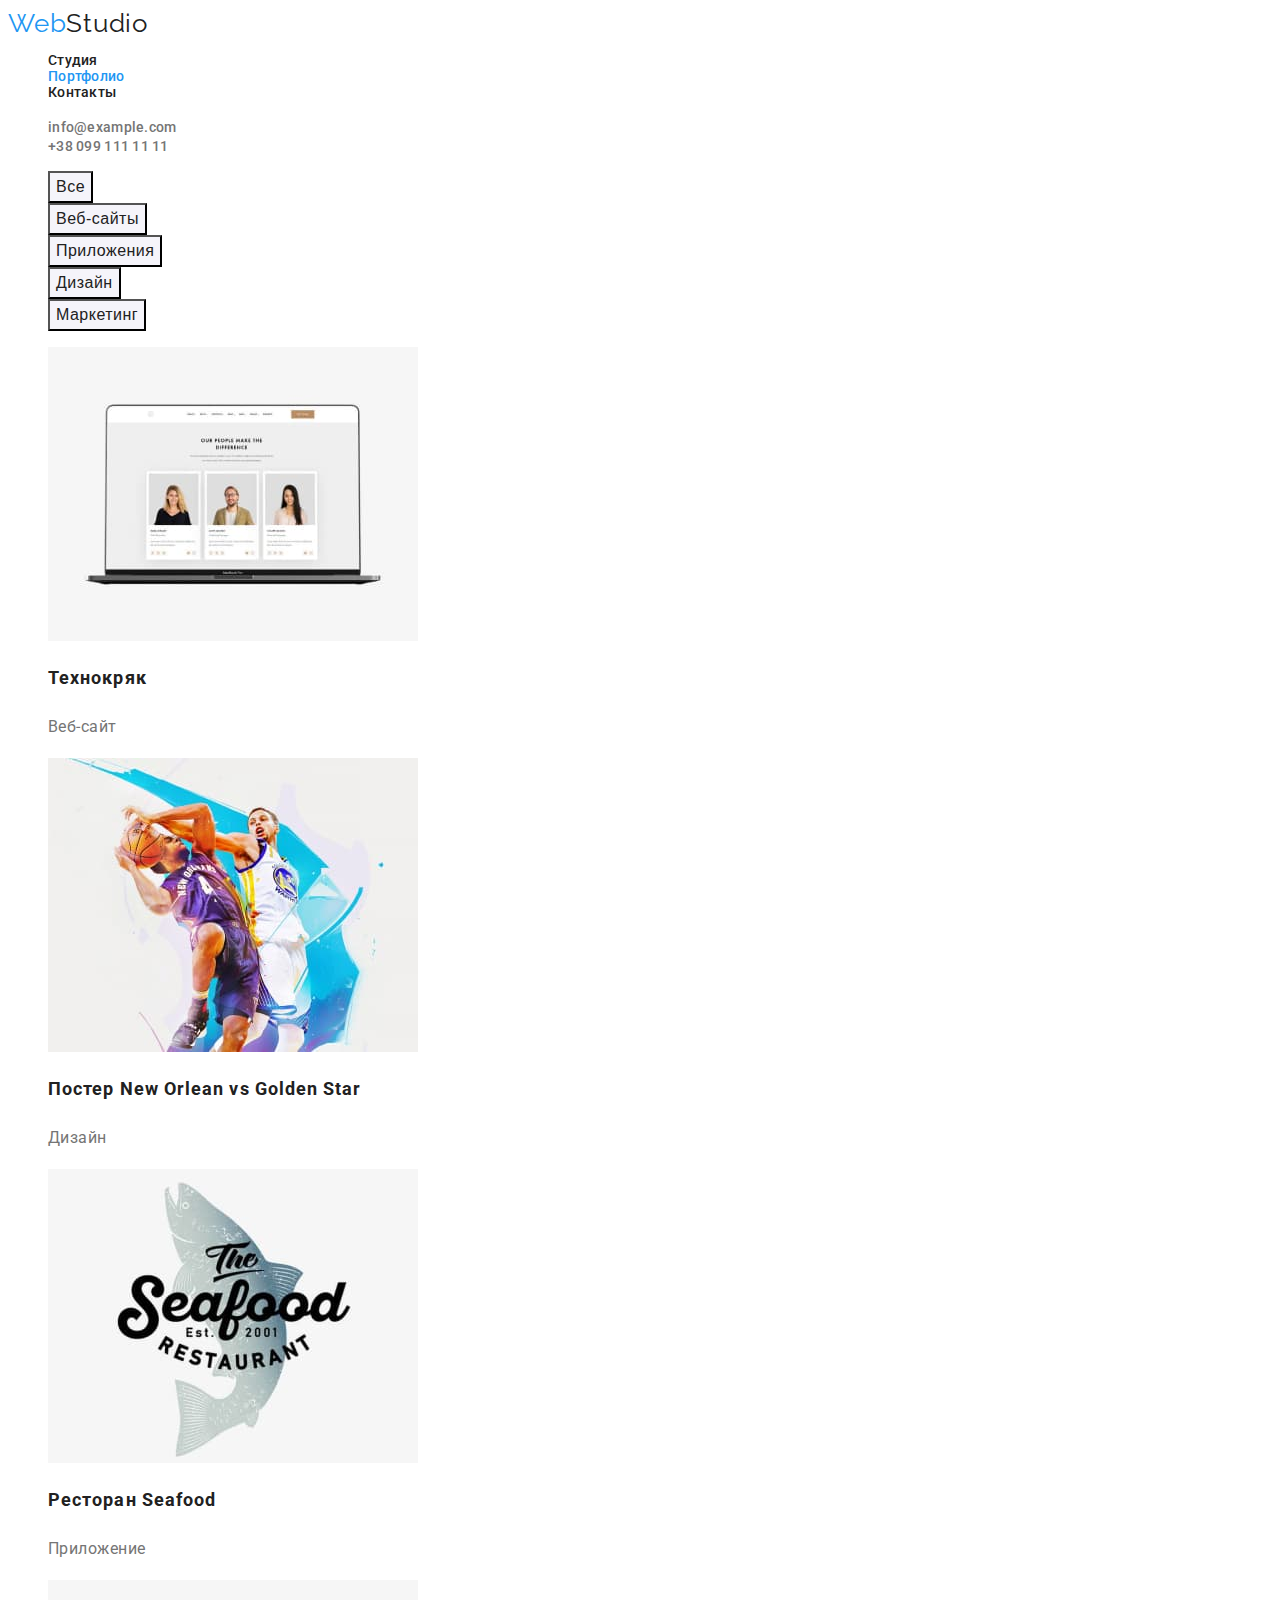
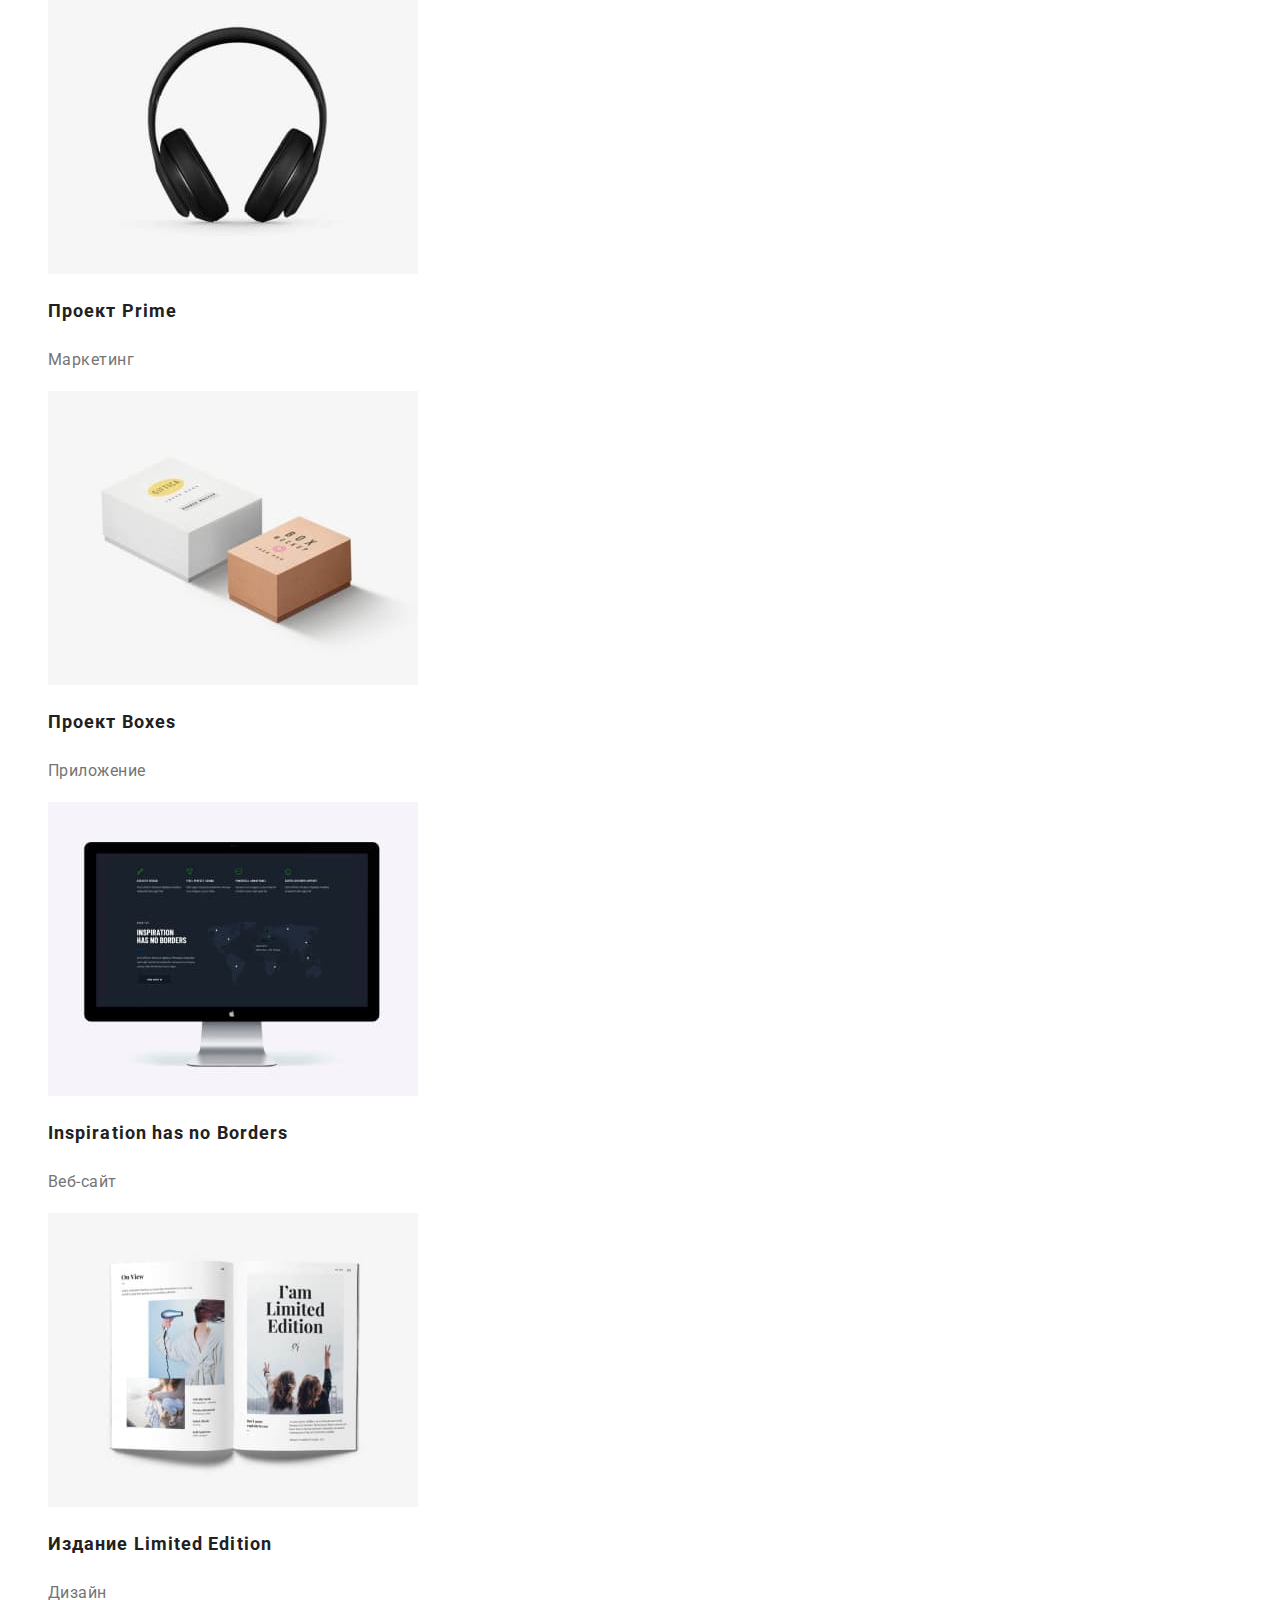
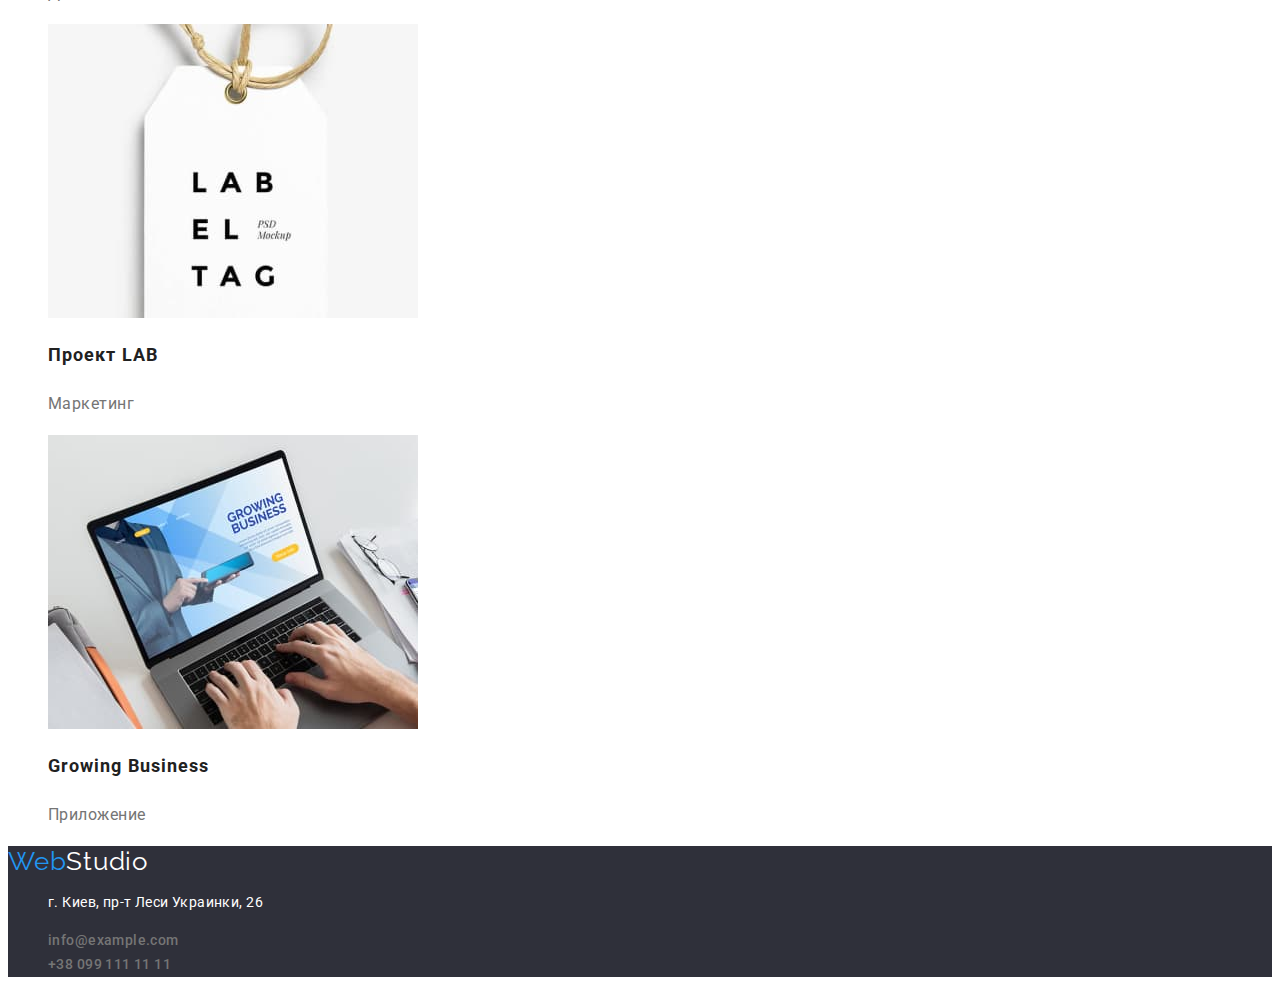
==== portfolio.html @ 090be90f "Initial commit" ====
<!DOCTYPE html>
<html lang="ru">
  <head>
    <meta charset="UTF-8" />
    <meta http-equiv="X-UA-Compatible" content="IE=edge" />
    <meta name="viewport" content="width=device-width, initial-scale=1.0" />
    <link rel="preconnect" href="https://fonts.googleapis.com" />
    <link rel="preconnect" href="https://fonts.gstatic.com" crossorigin />
    <link
      href="https://fonts.googleapis.com/css2?family=Raleway:wght@700&family=Roboto:wght@400;500;700;900&display=swap"
      rel="stylesheet"
    />
    <link rel="stylesheet" href="./css/styles.css" />
    <title>goit-markup-hw-02 (Домашка 02)</title>
  </head>
  <body>
    <!-- Хедер -->
    <header class="header">
      <!-- Контейнер для контента -->
      <div class="container">
        <!-- Навигация -->
        <nav class="header-navigation">
          <a class="link header-logo logo" href="./index.html"
            ><span class="logo-blue">Web</span>Studio</a
          >
          <ul class="list menu">
            <li>
              <a class="link" href="./index.html">Студия</a>
            </li>
            <li>
              <a class="link link-active" href="">Портфолио</a>
            </li>
            <li>
              <a class="link" href="">Контакты</a>
            </li>
          </ul>
        </nav>
        <ul class="list header-contacts">
          <li>
            <a class="link email" href="mailto:info@example.com">info@example.com</a>
          </li>
          <li>
            <a class="link phone" href="tel:+380991111111">+38 099 111 11 11</a>
          </li>
        </ul>
      </div>
    </header>

    <!-- Основной контент -->
    <main class="main">
      <!-- Портфолио -->
      <section class="portfolio">
        <!-- Контейнер для контента -->
        <div class="container">
          <!-- Cкрытый заголовок -->
          <h1 class="title title-hidden">Портфолио</h1>
          <!-- Блок кнопок-фильтров -->
          <ul class="list buttons-list">
            <li><button class="button" type="button">Все</button></li>
            <li><button class="button" type="button">Веб-сайты</button></li>
            <li><button class="button" type="button">Приложения</button></li>
            <li><button class="button" type="button">Дизайн</button></li>
            <li><button class="button" type="button">Маркетинг</button></li>
          </ul>
          <ul class="list portfolio-list">
            <li class="portfolio-card">
              <img
                class="image"
                width="370"
                src="./img/portfolio/pfolio-img-1.jpg"
                alt="Технокряк. Веб-сайт"
              />
              <h2 class="title">Технокряк</h2>
              <p class="description">Веб-сайт</p>
            </li>
            <li class="portfolio-card">
              <img
                class="image"
                width="370"
                src="./img/portfolio/pfolio-img-2.jpg"
                alt="Постер New Orlean vs Golden Star. Дизайн"
              />
              <h2 class="title">Постер New Orlean vs Golden Star</h2>
              <p class="description">Дизайн</p>
            </li>
            <li class="portfolio-card">
              <img
                class="image"
                width="370"
                src="./img/portfolio/pfolio-img-3.jpg"
                alt="Ресторан Seafood. Приложение"
              />
              <h2 class="title">Ресторан Seafood</h2>
              <p class="description">Приложение</p>
            </li>
            <li class="portfolio-card">
              <img
                class="image"
                width="370"
                src="./img/portfolio/pfolio-img-4.jpg"
                alt="Проект Prime. Маркетинг"
              />
              <h2 class="title">Проект Prime</h2>
              <p class="description">Маркетинг</p>
            </li>
            <li class="portfolio-card">
              <img
                class="image"
                width="370"
                src="./img/portfolio/pfolio-img-5.jpg"
                alt="Проект Boxes. Приложение"
              />
              <h2 class="title">Проект Boxes</h2>
              <p class="description">Приложение</p>
            </li>
            <li class="portfolio-card">
              <img
                class="image"
                width="370"
                src="./img/portfolio/pfolio-img-6.jpg"
                alt="Inspiration has no Borders. Веб-сайт"
              />
              <h2 class="title">Inspiration has no Borders</h2>
              <p class="description">Веб-сайт</p>
            </li>
            <li class="portfolio-card">
              <img
                class="image"
                width="370"
                src="./img/portfolio/pfolio-img-7.jpg"
                alt="Издание Limited Edition. Дизайн"
              />
              <h2 class="title">Издание Limited Edition</h2>
              <p class="description">Дизайн</p>
            </li>
            <li class="portfolio-card">
              <img
                class="image"
                width="370"
                src="./img/portfolio/pfolio-img-8.jpg"
                alt="Проект LAB. Маркетинг"
              />
              <h2 class="title">Проект LAB</h2>
              <p class="description">Маркетинг</p>
            </li>
            <li class="portfolio-card">
              <img
                class="image"
                width="370"
                src="./img/portfolio/pfolio-img-9.jpg"
                alt="Growing Business. Приложение"
              />
              <h2 class="title">Growing Business</h2>
              <p class="description">Приложение</p>
            </li>
          </ul>
        </div>
      </section>
    </main>

    <!-- Футер -->
    <footer class="footer">
      <!-- Контейнер для контента -->
      <div class="container">
        <a class="link footer-logo logo" href="./index.html"
          ><span class="logo-blue">Web</span>Studio</a
        >
        <address class="address">
          <ul class="contacts list">
            <li>
              <p class="location">г. Киев, пр-т Леси Украинки, 26</p>
            </li>
            <li>
              <a class="link email" href="mailto:info@example.com">info@example.com</a>
            </li>
            <li>
              <a class="link phone" href="tel:+380991111111">+38 099 111 11 11</a>
            </li>
          </ul>
        </address>
      </div>
    </footer>
  </body>
</html>
---- css/styles.css ----
:root {
  /* Переменные основных цветов */
  --color-brand: #2196f3;
  --color-primary: #212121;
  --color-secondary: #757575;
  --color-third: #f5f4fa;
  --color-fourth: #2f303a;
  --color-white: #ffffff;
  --color-white60: rgba(250, 255, 255, 0.6);

  /* Переменные цветов активности */
  --color-active: #2196f3;

  /* Шрифты */
  --primary-font: 'Roboto', sans-serif;
  --secondary-font: 'Raleway', sans-serif;
}

/* Глобальные стили страницы */
body {
  font-family: var(--primary-font), sans-serif;
  background-color: var(--color-white);
  color: var(--color-primary);
}

/* Обнуляет подчеркивание ссылок */
.link {
  text-decoration: none;
}

/* Обнуляет оформления списков */
.list {
  list-style-type: none;
}

/* *Стили для логотипа */
.logo {
  font-family: var(--secondary-font);
  font-size: 26px;
  line-height: 1.19;
  letter-spacing: 0.03em;

  color: var(--color-primary);
}
.logo-blue {
  color: var(--color-brand);
}

/* *Стили для кнопок */
.button {
  cursor: pointer;
  font-size: 16px;
  font-weight: 500;
  line-height: 1.63;
  letter-spacing: 0.03em;

  background-color: var(--color-third);
  color: var(--color-primary);
}
/* События кнопок */
.button:hover,
.button:focus {
  background-color: var(--color-active);
  color: var(--color-white);
}

/* *Стили для меню */
.menu {
  font-size: 14px;
  line-height: 1.14;
  letter-spacing: 0.02em;
  font-weight: 500;
}
.menu .link {
  color: var(--color-primary);
}
/* События меню */
.menu .link:hover,
.menu .link:focus {
  color: var(--color-active);
}
.menu .link-active {
  color: var(--color-active);
}

/* *Стили для контактов */
.email,
.phone {
  font-weight: 500;
  font-size: 14px;
  line-height: 1.14;
  letter-spacing: 0.02em;

  color: var(--color-secondary);
}
/* События контактов */
.phone:hover,
.phone:focus,
.email:hover,
.email:focus {
  color: var(--color-active);
}

/* *Стили для заголовков */
.title {
  font-weight: 700;
  font-size: 36px;
  line-height: 1.17;
  text-align: center;
  letter-spacing: 0.03em;
}

/* Стили для скрытых заголовков
(не изучали. Возможно не так, потом переделаю...) */
.title-hidden {
  display: none;
  font-size: var(--fsize-title);
}

/* *Стили для Героя */
.hero {
  background-color: var(--color-fourth);
}
.hero .title {
  font-weight: 900;
  font-size: 44px;
  line-height: 1.36;
  text-align: center;
  letter-spacing: 0.06em;
  text-transform: uppercase;

  color: var(--color-white);
}
.hero .button {
  font-weight: 700;
  line-height: 1.88;
  letter-spacing: 0.06em;

  background-color: var(--color-brand);
  color: var(--color-white);
}
.hero .button:hover,
.hero .button:focus {
  background-color: var(--color-third);
  color: var(--color-primary);
}

/* *Стили для "Особенности" */
.peculiarities .title {
  font-weight: 700;
  font-size: 14px;
  line-height: 1.14;
  text-align: left;
  letter-spacing: 0.03em;
  text-transform: uppercase;
}
.peculiarities .text {
  font-size: 14px;
  line-height: 1.71;
  letter-spacing: 0.03em;

  color: var(--color-secondary);
}

/* Стили для "Чем мы занимаемся"
 */

/* *Стили для "Наша команда"
 */
.our-team .name {
  font-weight: 500;
  font-size: 16px;
  line-height: 1.19;
  text-align: center;
  letter-spacing: 0.03em;
}
.our-team .profession {
  font-size: 16px;
  line-height: 1.19;
  text-align: center;
  letter-spacing: 0.03em;

  color: var(--color-secondary);
}

/* *Стили для Портфолио
 */
.portfolio-list .title {
  font-weight: 700;
  font-size: 18px;
  line-height: 2;
  text-align: left;
  letter-spacing: 0.06em;
}
.portfolio-list .description {
  font-size: 16px;
  line-height: 1.88;
  letter-spacing: 0.03em;

  color: var(--color-secondary);
}

/* *Стили для Футер */
.footer {
  background-color: var(--color-fourth);
}
.footer .logo {
  color: var(--color-white);
}
.address {
  font-style: normal;
  font-size: 14px;
  line-height: 1.71;
  letter-spacing: 0.03em;

  color: var(--color-white);
}
.address .link {
  line-height: 1.71;
  letter-spacing: 0.03em;
}
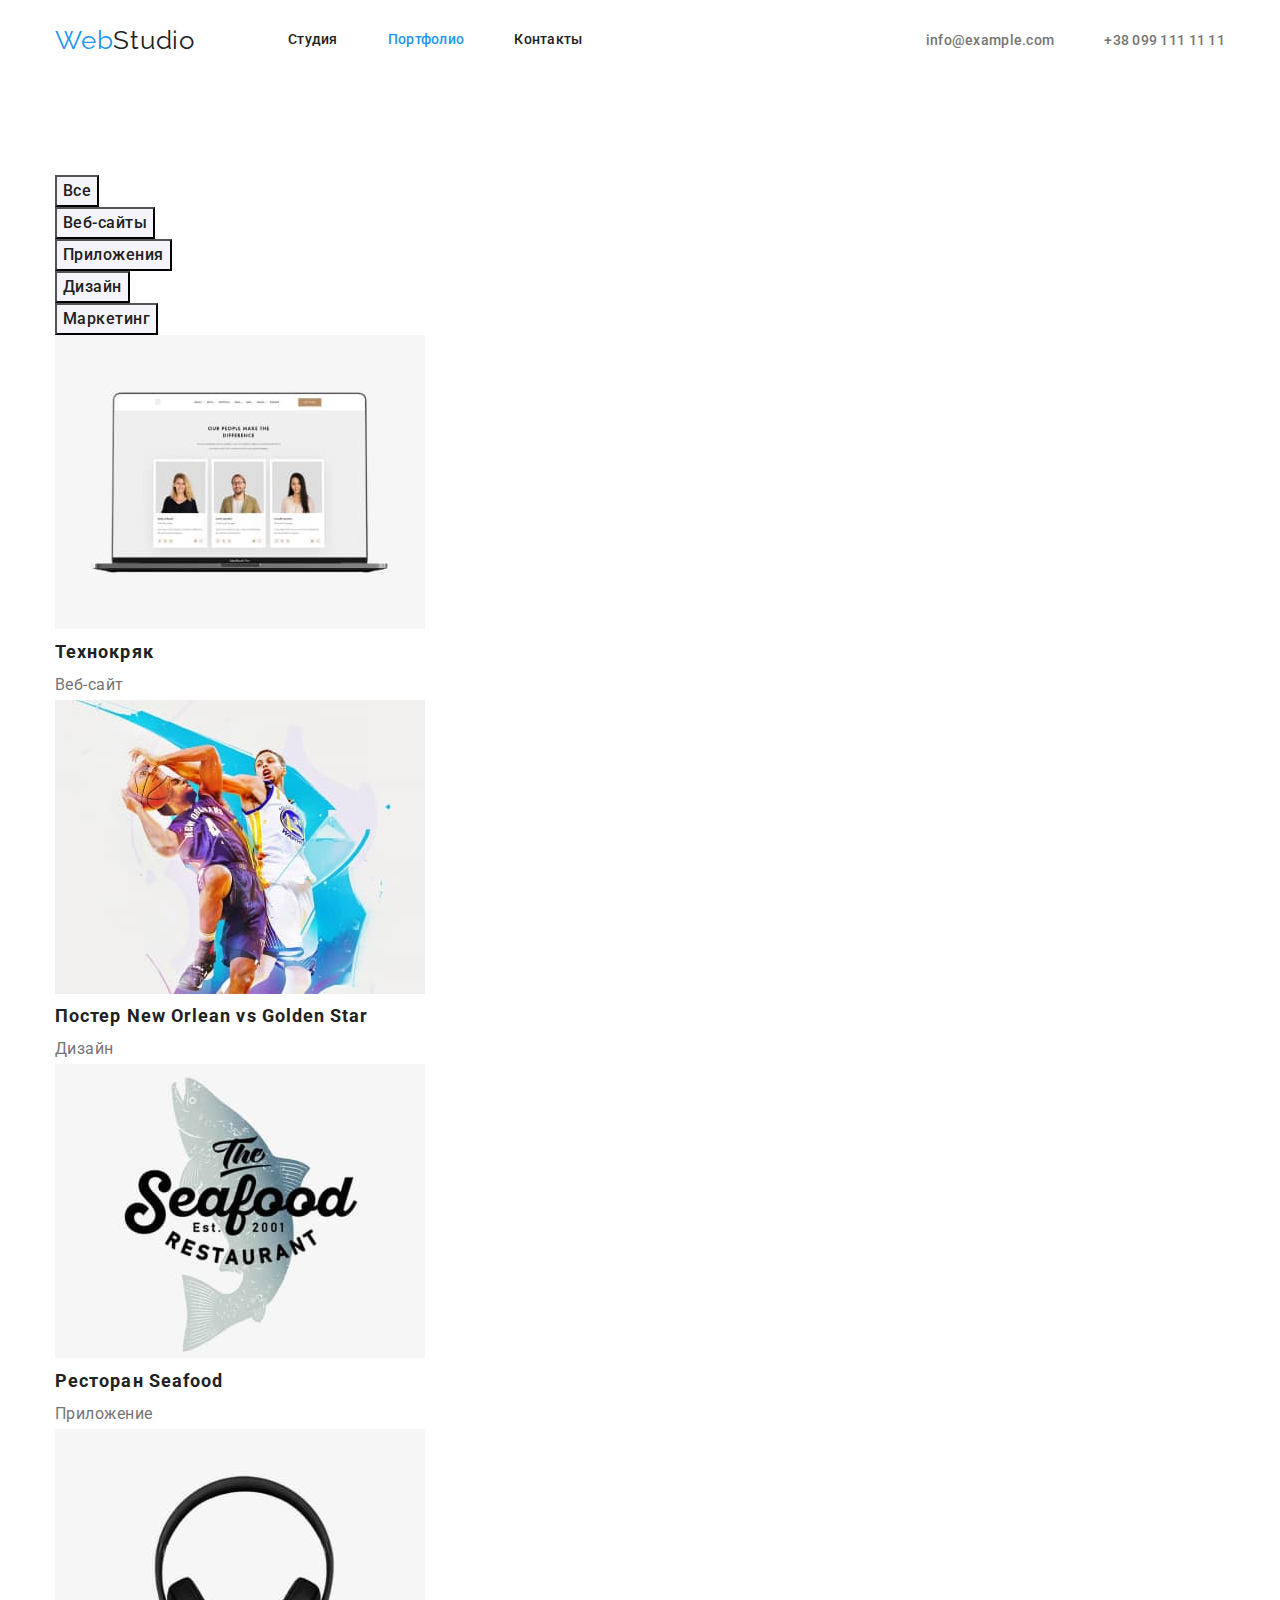
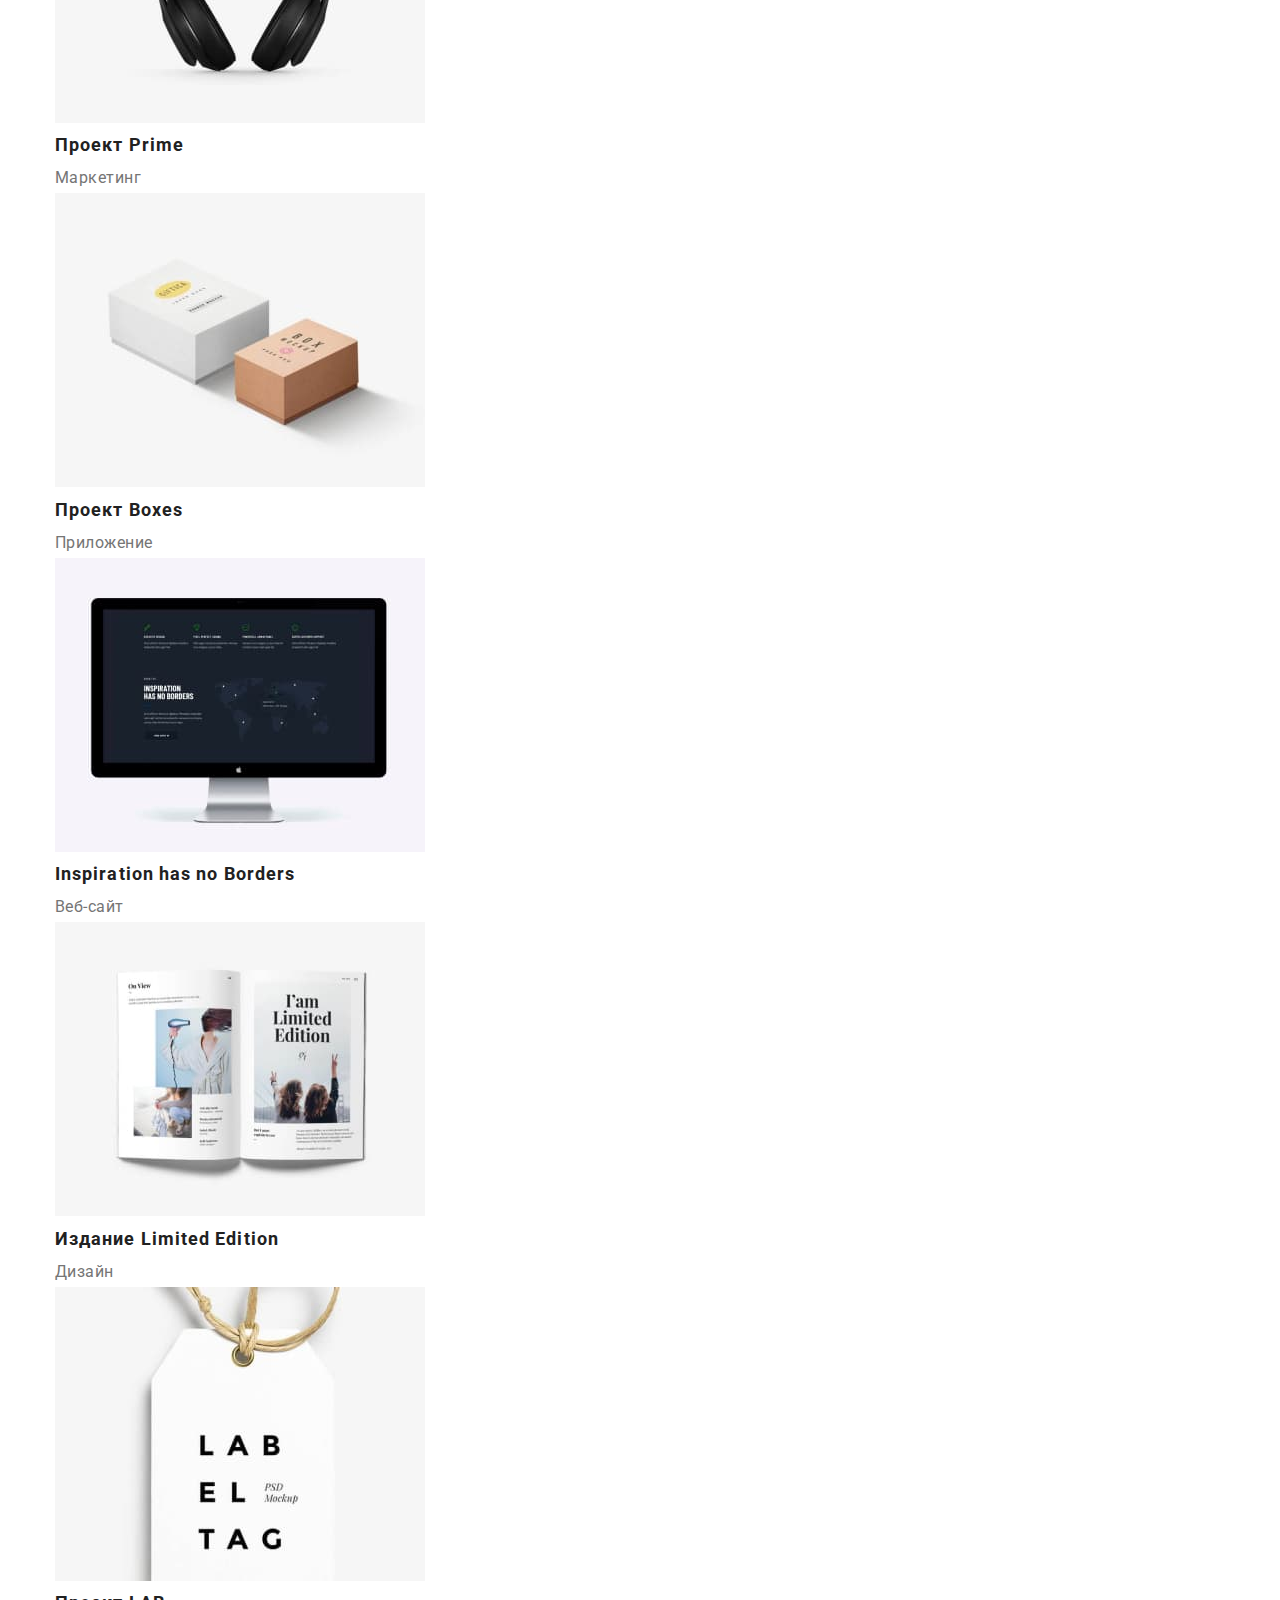
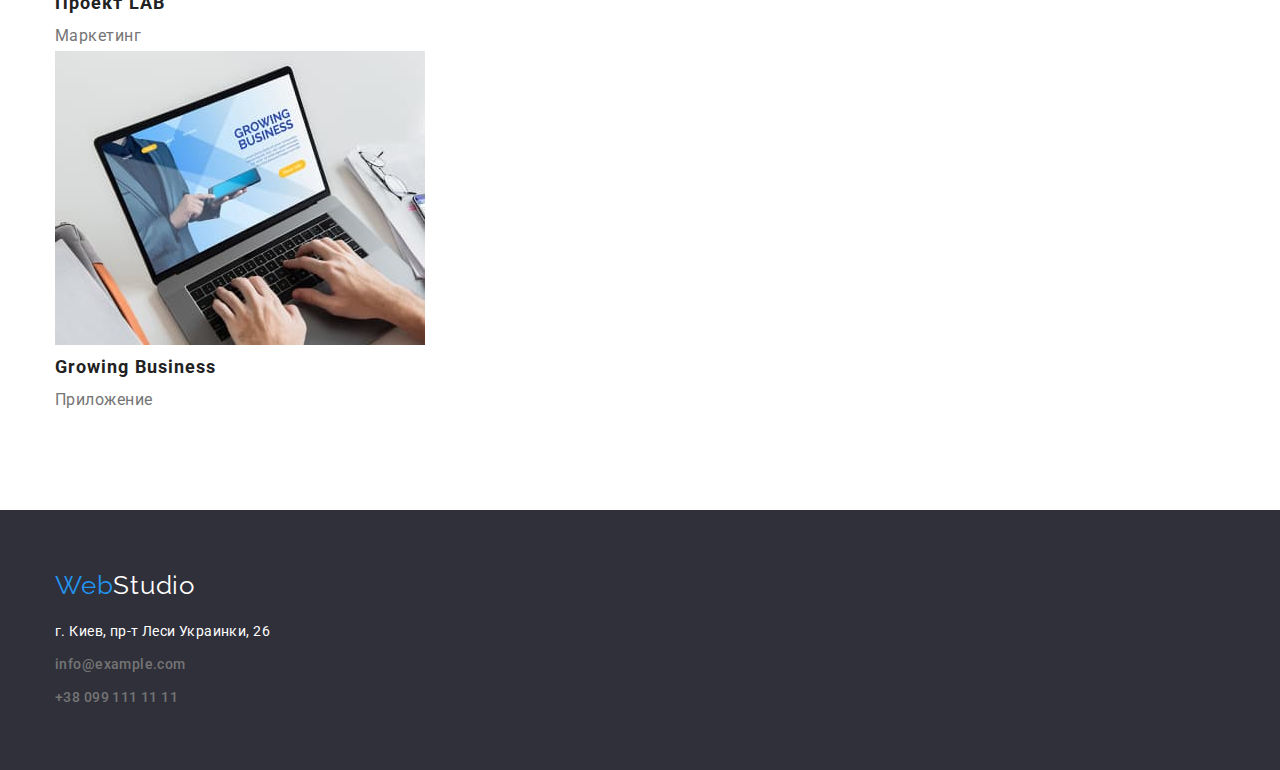
==== commit c2e20f01: "Добавляет флексы на 1 страницу" ====
--- a/portfolio.html
+++ b/portfolio.html
@@ -10,39 +10,45 @@
       href="https://fonts.googleapis.com/css2?family=Raleway:wght@700&family=Roboto:wght@400;500;700;900&display=swap"
       rel="stylesheet"
     />
+    <link
+      rel="stylesheet"
+      href="https://cdnjs.cloudflare.com/ajax/libs/modern-normalize/1.0.0/modern-normalize.min.css"
+    />
     <link rel="stylesheet" href="./css/styles.css" />
-    <title>goit-markup-hw-02 (Домашка 02)</title>
+    <title>goit-markup-hw-03 (Домашка 03)</title>
   </head>
   <body>
     <!-- Хедер -->
     <header class="header">
       <!-- Контейнер для контента -->
       <div class="container">
+        <div class="wrapper">
         <!-- Навигация -->
         <nav class="header-navigation">
-          <a class="link header-logo logo" href="./index.html"
+          <a class="header-logo logo" href="./index.html"
             ><span class="logo-blue">Web</span>Studio</a
           >
-          <ul class="list menu">
-            <li>
+          <ul class="menu">
+            <li class="item">
               <a class="link" href="./index.html">Студия</a>
             </li>
-            <li>
+            <li class="item">
               <a class="link link-active" href="">Портфолио</a>
-            </li>
+            </li class="item">
             <li>
               <a class="link" href="">Контакты</a>
-            </li>
+            </li class="item">
           </ul>
         </nav>
-        <ul class="list header-contacts">
-          <li>
-            <a class="link email" href="mailto:info@example.com">info@example.com</a>
+        <ul class="header-contacts">
+          <li class="item">
+            <a class="email" href="mailto:info@example.com">info@example.com</a>
           </li>
-          <li>
-            <a class="link phone" href="tel:+380991111111">+38 099 111 11 11</a>
+          <li class="item">
+            <a class="phone" href="tel:+380991111111">+38 099 111 11 11</a>
           </li>
         </ul>
+        </div>
       </div>
     </header>
 
--- a/css/styles.css
+++ b/css/styles.css
@@ -14,6 +14,41 @@
   /* Шрифты */
   --primary-font: 'Roboto', sans-serif;
   --secondary-font: 'Raleway', sans-serif;
+
+  /* ЭФФЕКТЫ */
+
+  /* Тень для кнопок */
+  --button-shadow: 0px 3px 1px rgba(0, 0, 0, 0.1), 0px 1px 2px rgba(0, 0, 0, 0.08),
+    0px 2px 2px rgba(0, 0, 0, 0.12);
+}
+
+/* Обнуляет подчеркивание ссылок */
+p {
+  margin: 0;
+  padding: 0;
+}
+a {
+  text-decoration: none;
+  margin: 0;
+  padding: 0;
+}
+
+/* Обнуляет оформления списков */
+ul,
+li {
+  list-style-type: none;
+  margin: 0;
+  padding: 0;
+}
+
+/* Обнуляет оформления заголовков */
+h1,
+h2,
+h3,
+h4,
+h5,
+h6 {
+  margin: 0;
 }
 
 /* Глобальные стили страницы */
@@ -23,14 +58,34 @@
   color: var(--color-primary);
 }
 
-/* Обнуляет подчеркивание ссылок */
-.link {
-  text-decoration: none;
-}
-
-/* Обнуляет оформления списков */
-.list {
-  list-style-type: none;
+section {
+  padding-top: 94px;
+  padding-bottom: 94px;
+}
+
+.header {
+  /* !удалить */
+  /* outline: 1px solid tomato;
+  background-color: peachpuff; */
+}
+.container {
+  width: 1200px;
+  padding-left: 15px;
+  padding-right: 15px;
+  margin: 0 auto;
+}
+.wrapper {
+  display: flex;
+}
+.header .wrapper {
+  justify-content: space-between;
+  align-items: center;
+  padding-top: 25px;
+  padding-bottom: 25px;
+}
+
+.header-navigation {
+  display: flex;
 }
 
 /* *Стили для логотипа */
@@ -44,6 +99,9 @@
 }
 .logo-blue {
   color: var(--color-brand);
+}
+.header-logo {
+  display: inline-block;
 }
 
 /* *Стили для кнопок */
@@ -60,17 +118,29 @@
 /* События кнопок */
 .button:hover,
 .button:focus {
+  color: var(--color-white);
   background-color: var(--color-active);
-  color: var(--color-white);
+
+  box-shadow: var(--button-shadow);
 }
 
 /* *Стили для меню */
 .menu {
+  display: flex;
+  align-items: center;
+
+  margin-left: 93px;
+
   font-size: 14px;
   line-height: 1.14;
   letter-spacing: 0.02em;
   font-weight: 500;
 }
+.header .item:not(:last-child) {
+  padding-right: 50px;
+}
+
+/* *Стили для линков меню */
 .menu .link {
   color: var(--color-primary);
 }
@@ -84,6 +154,9 @@
 }
 
 /* *Стили для контактов */
+.header-contacts {
+  display: flex;
+}
 .email,
 .phone {
   font-weight: 500;
@@ -119,9 +192,14 @@
 
 /* *Стили для Героя */
 .hero {
+  padding-top: 200px;
+  padding-bottom: 200px;
+  text-align: center;
   background-color: var(--color-fourth);
 }
 .hero .title {
+  margin-bottom: 30px;
+
   font-weight: 900;
   font-size: 44px;
   line-height: 1.36;
@@ -132,9 +210,14 @@
   color: var(--color-white);
 }
 .hero .button {
+  width: 200px;
+  height: 50px;
+  border-radius: 4px;
+
   font-weight: 700;
   line-height: 1.88;
   letter-spacing: 0.06em;
+  text-align: center;
 
   background-color: var(--color-brand);
   color: var(--color-white);
@@ -144,8 +227,25 @@
   background-color: var(--color-third);
   color: var(--color-primary);
 }
+/* .hero .button:active,
+.hero .button:visited {
+  color: var(--color-white);
+  background-color: var(--color-secondary);
+} */
 
 /* *Стили для "Особенности" */
+.peculiarities {
+  padding-bottom: 0px;
+}
+.peculiarities .list {
+  display: flex;
+}
+.peculiarities .item {
+  flex-basis: 270px;
+}
+.peculiarities .item:not(:last-child) {
+  margin-right: 30px;
+}
 .peculiarities .title {
   font-weight: 700;
   font-size: 14px;
@@ -164,10 +264,52 @@
 
 /* Стили для "Чем мы занимаемся"
  */
+.specialization .title {
+  margin-bottom: 50px;
+}
+.specialization .wrapper {
+  justify-content: space-between;
+  align-items: center;
+}
+.specialization .item {
+  flex-basis: calc(100% / 3 - 30px);
+}
+.specialization .image {
+  display: block;
+  min-width: 100%;
+  min-height: 100%;
+}
 
 /* *Стили для "Наша команда"
  */
+.our-team {
+  background-color: var(--color-third);
+}
+.our-team .title {
+  margin-bottom: 50px;
+}
+
+.our-team .wrapper {
+  justify-content: space-between;
+  align-items: center;
+}
+
+.our-team .item {
+  flex-basis: calc(100% / 4 - 30px);
+
+  background-color: var(--color-white);
+
+  box-shadow: 0px 1px 3px rgba(0, 0, 0, 0.12), 0px 1px 1px rgba(0, 0, 0, 0.14),
+    0px 2px 1px rgba(0, 0, 0, 0.2);
+  border-radius: 0px 0px 4px 4px;
+}
+.our-team .image {
+  display: block;
+  margin-bottom: 30px;
+}
 .our-team .name {
+  margin-bottom: 10px;
+
   font-weight: 500;
   font-size: 16px;
   line-height: 1.19;
@@ -175,6 +317,8 @@
   letter-spacing: 0.03em;
 }
 .our-team .profession {
+  margin-bottom: 30px;
+
   font-size: 16px;
   line-height: 1.19;
   text-align: center;
@@ -202,18 +346,26 @@
 
 /* *Стили для Футер */
 .footer {
+  padding-top: 60px;
+  padding-bottom: 60px;
+
   background-color: var(--color-fourth);
 }
 .footer .logo {
   color: var(--color-white);
 }
 .address {
+  margin-top: 20px;
+
   font-style: normal;
   font-size: 14px;
   line-height: 1.71;
   letter-spacing: 0.03em;
 
   color: var(--color-white);
+}
+.address .contacts > li:not(:last-child) {
+  margin-bottom: 9px;
 }
 .address .link {
   line-height: 1.71;
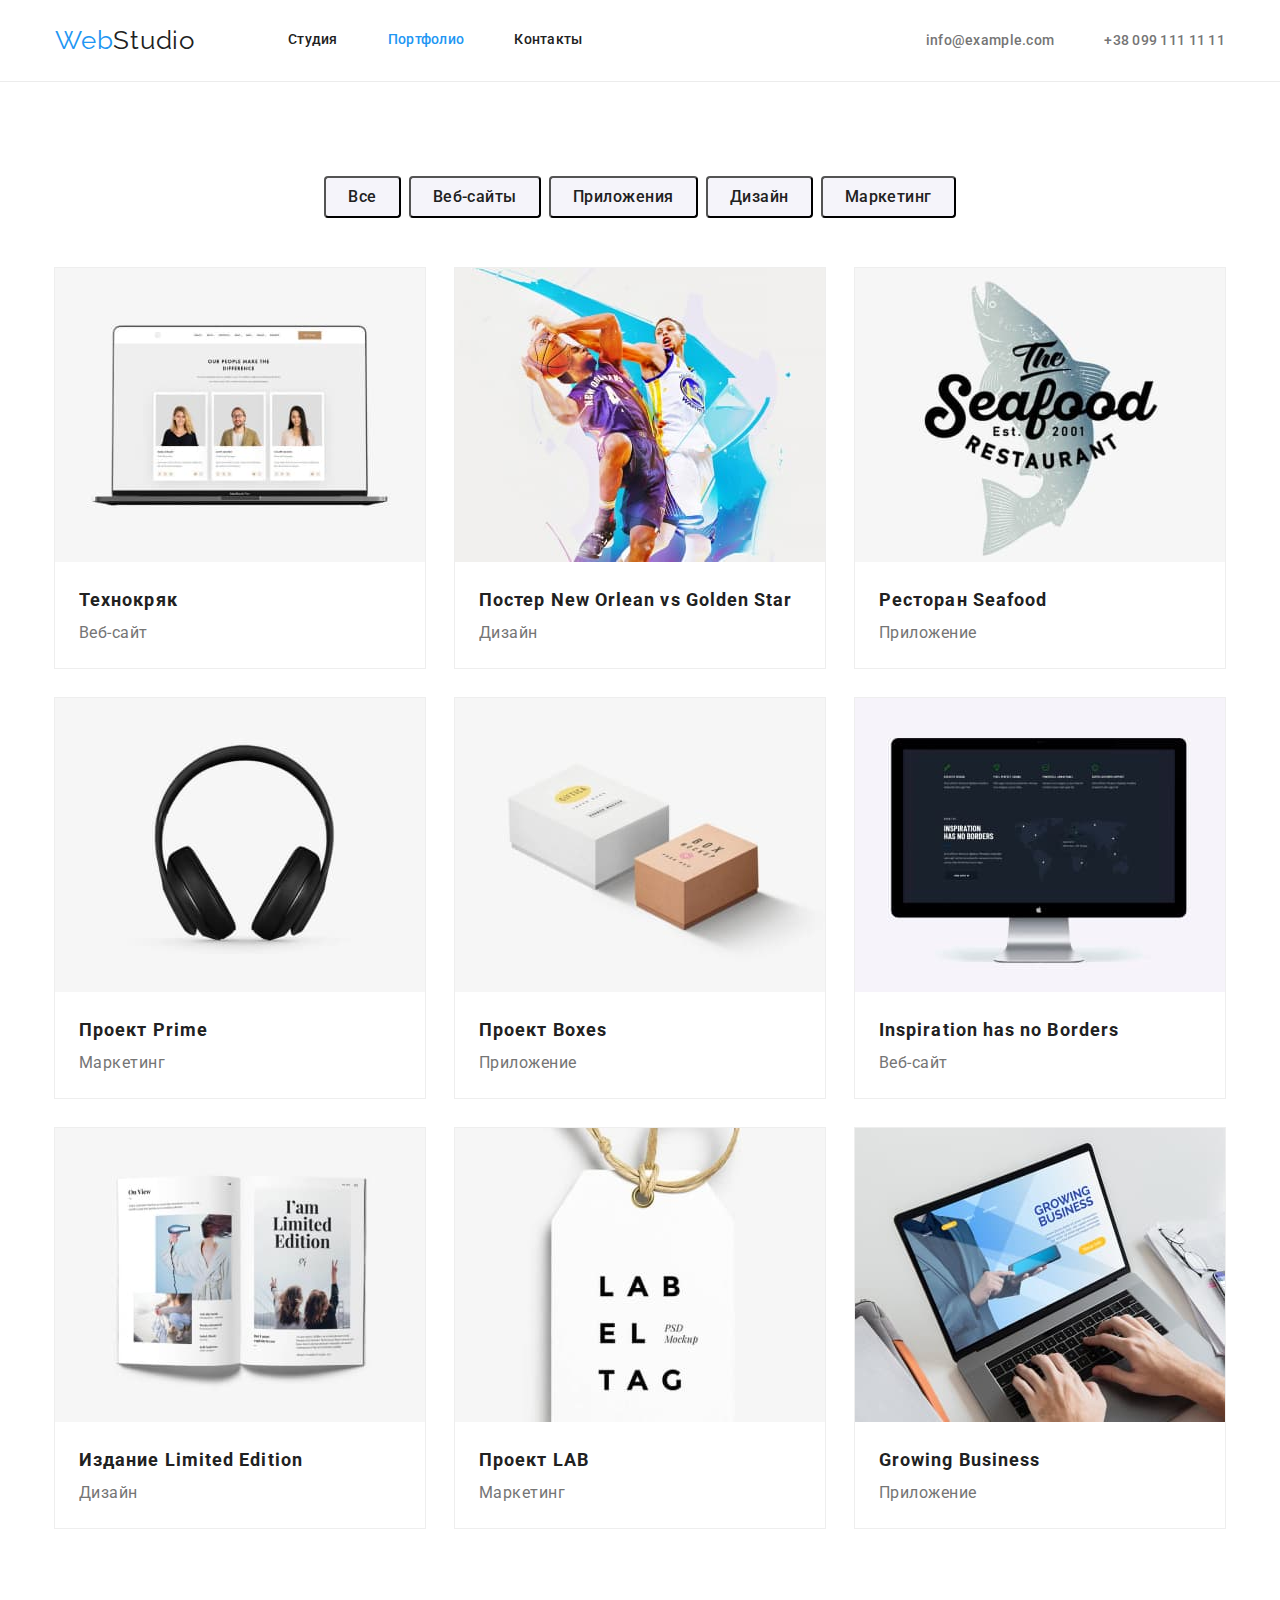
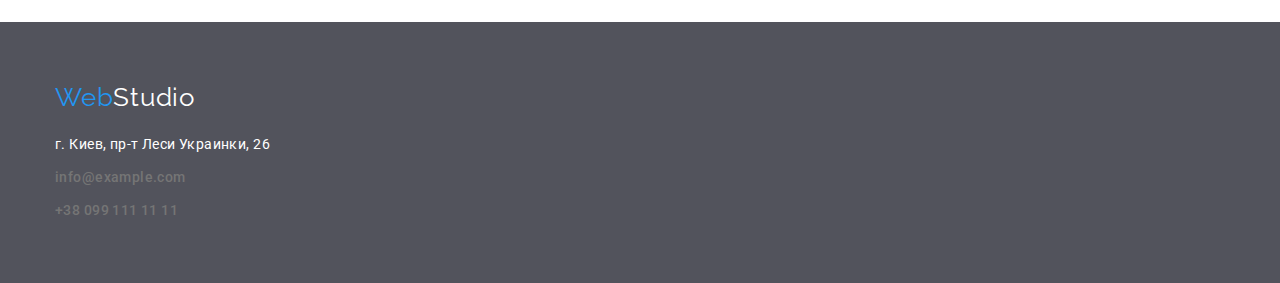
==== commit 3f928f4d: "Добавляет стилизацию в портфолио" ====
--- a/portfolio.html
+++ b/portfolio.html
@@ -61,104 +61,132 @@
           <!-- Cкрытый заголовок -->
           <h1 class="title title-hidden">Портфолио</h1>
           <!-- Блок кнопок-фильтров -->
-          <ul class="list buttons-list">
-            <li><button class="button" type="button">Все</button></li>
-            <li><button class="button" type="button">Веб-сайты</button></li>
-            <li><button class="button" type="button">Приложения</button></li>
-            <li><button class="button" type="button">Дизайн</button></li>
-            <li><button class="button" type="button">Маркетинг</button></li>
-          </ul>
-          <ul class="list portfolio-list">
-            <li class="portfolio-card">
+          <ul class="buttons-list wrapper">
+            <li class="item"><button class="button" type="button">Все</button></li>
+            <li class="item"><button class="button" type="button">Веб-сайты</button></li>
+            <li class="item"><button class="button" type="button">Приложения</button></li>
+            <li class="item"><button class="button" type="button">Дизайн</button></li>
+            <li class="item"><button class="button" type="button">Маркетинг</button></li>
+          </ul>
+          <ul class="portfolio-list wrapper">
+
+            <li class="item">
               <img
                 class="image"
                 width="370"
                 src="./img/portfolio/pfolio-img-1.jpg"
                 alt="Технокряк. Веб-сайт"
               />
-              <h2 class="title">Технокряк</h2>
-              <p class="description">Веб-сайт</p>
-            </li>
-            <li class="portfolio-card">
+              <div class="content">
+                <h2 class="title">Технокряк</h2>
+                <p class="description">Веб-сайт</p>
+              </div>
+            </li>
+
+            <li class="item">
               <img
                 class="image"
                 width="370"
                 src="./img/portfolio/pfolio-img-2.jpg"
                 alt="Постер New Orlean vs Golden Star. Дизайн"
               />
-              <h2 class="title">Постер New Orlean vs Golden Star</h2>
-              <p class="description">Дизайн</p>
-            </li>
-            <li class="portfolio-card">
+              <div class="content">
+                <h2 class="title">Постер New Orlean vs Golden Star</h2>
+                <p class="description">Дизайн</p>
+              </div>
+            </li>
+
+            <li class="item">
               <img
                 class="image"
                 width="370"
                 src="./img/portfolio/pfolio-img-3.jpg"
                 alt="Ресторан Seafood. Приложение"
               />
-              <h2 class="title">Ресторан Seafood</h2>
-              <p class="description">Приложение</p>
-            </li>
-            <li class="portfolio-card">
+              <div class="content">
+                <h2 class="title">Ресторан Seafood</h2>
+                <p class="description">Приложение</p>
+              </div>
+            </li>
+
+            <li class="item">
               <img
                 class="image"
                 width="370"
                 src="./img/portfolio/pfolio-img-4.jpg"
                 alt="Проект Prime. Маркетинг"
               />
-              <h2 class="title">Проект Prime</h2>
-              <p class="description">Маркетинг</p>
-            </li>
-            <li class="portfolio-card">
+              <div class="content">
+                <h2 class="title">Проект Prime</h2>
+                <p class="description">Маркетинг</p>
+              </div>
+            </li>
+
+            <li class="item">
               <img
                 class="image"
                 width="370"
                 src="./img/portfolio/pfolio-img-5.jpg"
                 alt="Проект Boxes. Приложение"
               />
-              <h2 class="title">Проект Boxes</h2>
-              <p class="description">Приложение</p>
-            </li>
-            <li class="portfolio-card">
+              <div class="content">
+                <h2 class="title">Проект Boxes</h2>
+                <p class="description">Приложение</p>
+              </div>
+            </li>
+
+            <li class="item">
               <img
                 class="image"
                 width="370"
                 src="./img/portfolio/pfolio-img-6.jpg"
                 alt="Inspiration has no Borders. Веб-сайт"
               />
-              <h2 class="title">Inspiration has no Borders</h2>
-              <p class="description">Веб-сайт</p>
-            </li>
-            <li class="portfolio-card">
+              <div class="content">
+                <h2 class="title">Inspiration has no Borders</h2>
+                <p class="description">Веб-сайт</p>
+              </div>
+            </li>
+
+            <li class="item">
               <img
                 class="image"
                 width="370"
                 src="./img/portfolio/pfolio-img-7.jpg"
                 alt="Издание Limited Edition. Дизайн"
               />
-              <h2 class="title">Издание Limited Edition</h2>
-              <p class="description">Дизайн</p>
-            </li>
-            <li class="portfolio-card">
+              <div class="content">
+                <h2 class="title">Издание Limited Edition</h2>
+                <p class="description">Дизайн</p>
+              </div>
+            </li>
+
+            <li class="item">
               <img
                 class="image"
                 width="370"
                 src="./img/portfolio/pfolio-img-8.jpg"
                 alt="Проект LAB. Маркетинг"
               />
-              <h2 class="title">Проект LAB</h2>
-              <p class="description">Маркетинг</p>
-            </li>
-            <li class="portfolio-card">
+              <div class="content">
+                <h2 class="title">Проект LAB</h2>
+                <p class="description">Маркетинг</p>
+              </div>
+            </li>
+
+            <li class="item">
               <img
                 class="image"
                 width="370"
                 src="./img/portfolio/pfolio-img-9.jpg"
                 alt="Growing Business. Приложение"
               />
-              <h2 class="title">Growing Business</h2>
-              <p class="description">Приложение</p>
-            </li>
+              <div class="content">
+                <h2 class="title">Growing Business</h2>
+                <p class="description">Приложение</p>
+              </div>
+            </li>
+
           </ul>
         </div>
       </section>
--- a/css/styles.css
+++ b/css/styles.css
@@ -4,7 +4,8 @@
   --color-primary: #212121;
   --color-secondary: #757575;
   --color-third: #f5f4fa;
-  --color-fourth: #2f303a;
+  --color-fourth: #52535c;
+  --color-cards-portfolio: #eee;
   --color-white: #ffffff;
   --color-white60: rgba(250, 255, 255, 0.6);
 
@@ -51,6 +52,12 @@
   margin: 0;
 }
 
+img {
+  display: block;
+  max-width: 100%;
+  height: auto;
+}
+
 /* Глобальные стили страницы */
 body {
   font-family: var(--primary-font), sans-serif;
@@ -64,9 +71,7 @@
 }
 
 .header {
-  /* !удалить */
-  /* outline: 1px solid tomato;
-  background-color: peachpuff; */
+  border-bottom: 1px solid #ececec;
 }
 .container {
   width: 1200px;
@@ -106,6 +111,9 @@
 
 /* *Стили для кнопок */
 .button {
+  min-width: 73px;
+  padding: 6px 22px;
+
   cursor: pointer;
   font-size: 16px;
   font-weight: 500;
@@ -114,6 +122,8 @@
 
   background-color: var(--color-third);
   color: var(--color-primary);
+
+  border-radius: 4px;
 }
 /* События кнопок */
 .button:hover,
@@ -210,9 +220,9 @@
   color: var(--color-white);
 }
 .hero .button {
-  width: 200px;
+  min-width: 200px;
   height: 50px;
-  border-radius: 4px;
+  padding: 10px 32px;
 
   font-weight: 700;
   line-height: 1.88;
@@ -221,6 +231,8 @@
 
   background-color: var(--color-brand);
   color: var(--color-white);
+
+  border-radius: 4px;
 }
 .hero .button:hover,
 .hero .button:focus {
@@ -274,11 +286,6 @@
 .specialization .item {
   flex-basis: calc(100% / 3 - 30px);
 }
-.specialization .image {
-  display: block;
-  min-width: 100%;
-  min-height: 100%;
-}
 
 /* *Стили для "Наша команда"
  */
@@ -304,7 +311,6 @@
   border-radius: 0px 0px 4px 4px;
 }
 .our-team .image {
-  display: block;
   margin-bottom: 30px;
 }
 .our-team .name {
@@ -329,6 +335,30 @@
 
 /* *Стили для Портфолио
  */
+.portfolio {
+}
+.wrapper.buttons-list {
+  justify-content: center;
+  align-items: center;
+  margin-bottom: 50px;
+}
+.buttons-list > .item:not(:last-child) {
+  margin-right: 8px;
+}
+
+.wrapper.portfolio-list {
+  flex-wrap: wrap;
+  margin-top: -30px;
+  margin-left: -30px;
+}
+.portfolio-list > .item {
+  flex-basis: calc(100% / 3 - 30px);
+  margin-left: 30px;
+  margin-top: 30px;
+  background-color: var(--color-white);
+  outline: 1px solid var(--color-cards-portfolio);
+}
+
 .portfolio-list .title {
   font-weight: 700;
   font-size: 18px;
@@ -343,6 +373,9 @@
 
   color: var(--color-secondary);
 }
+.portfolio-list .content {
+  padding: 20px 24px;
+}
 
 /* *Стили для Футер */
 .footer {
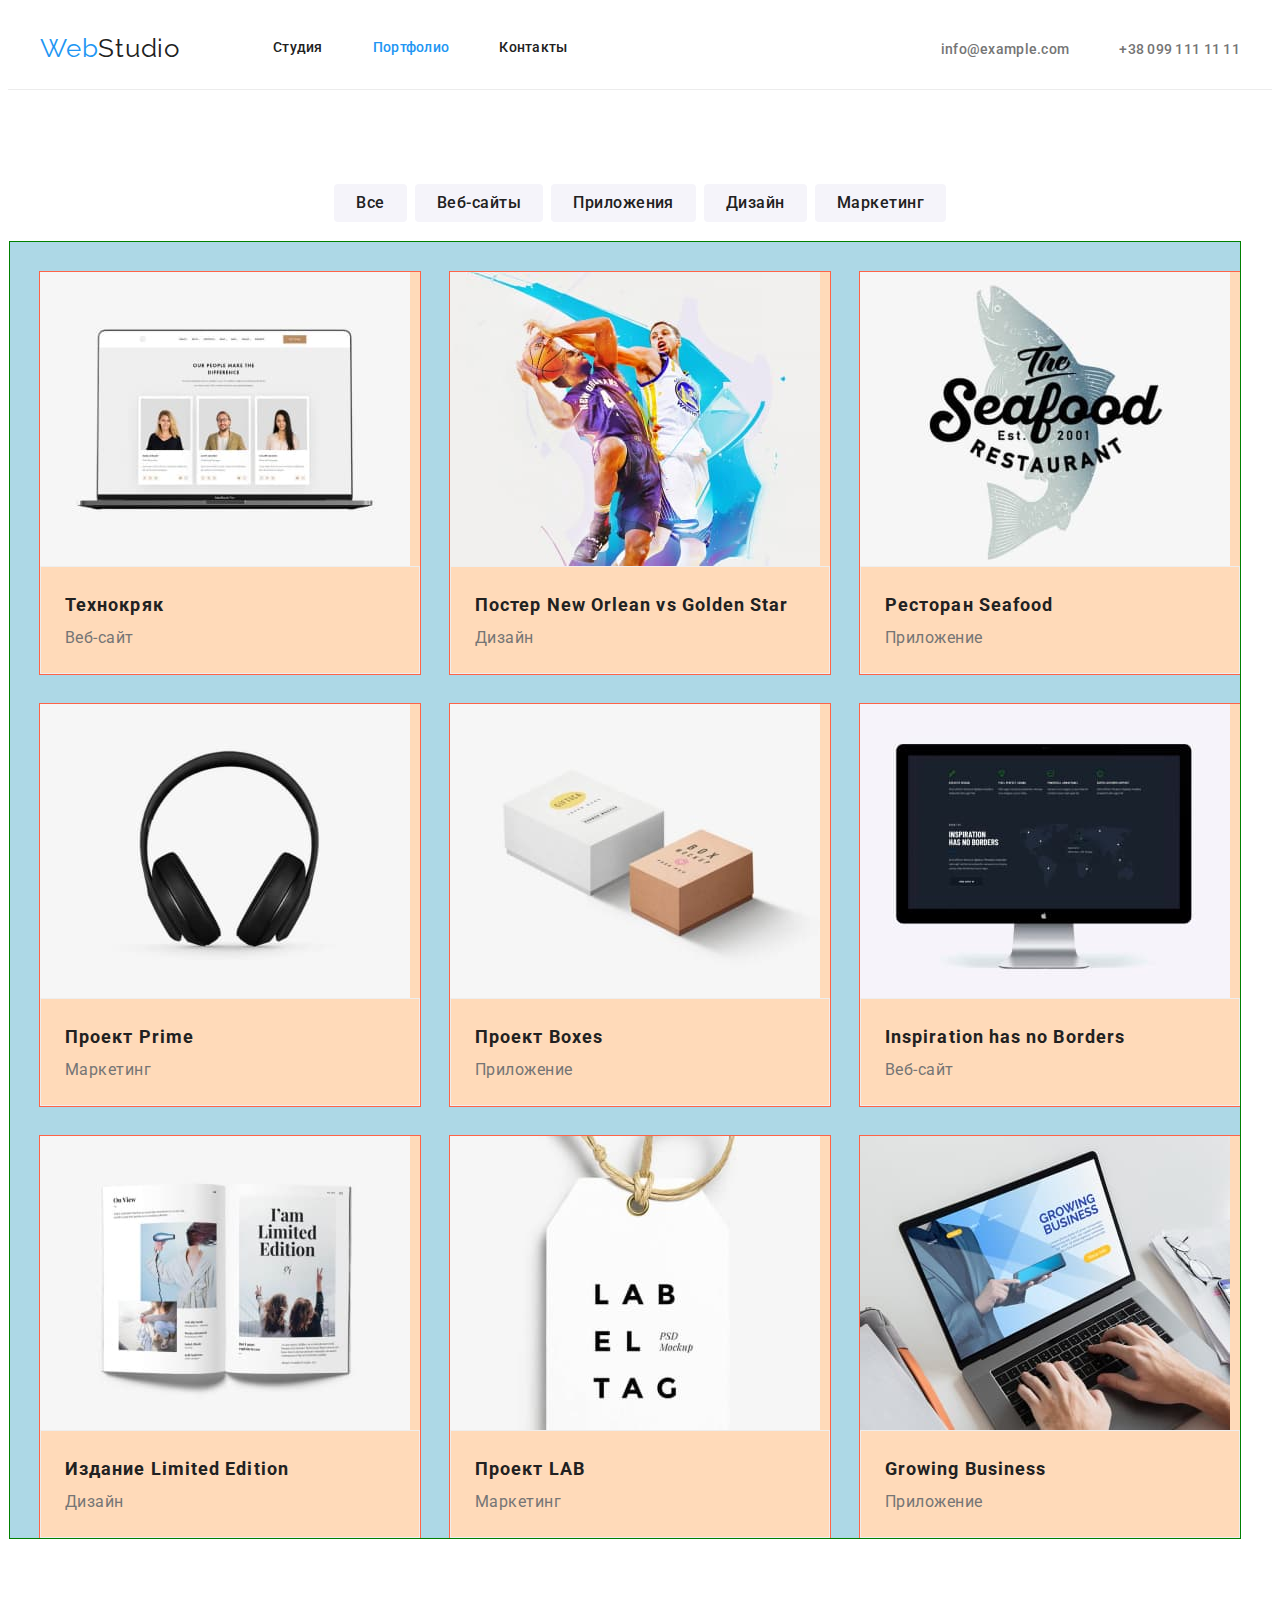
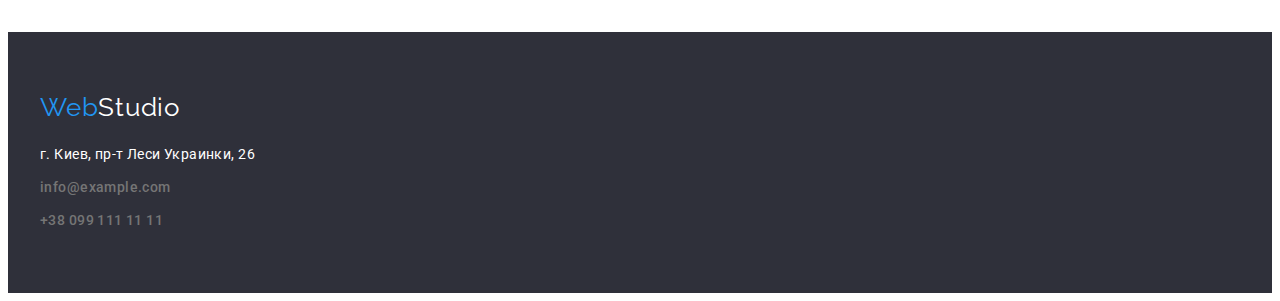
==== commit 4896568a: "Добавляет нормалайзер с Гита" ====
--- a/portfolio.html
+++ b/portfolio.html
@@ -12,8 +12,11 @@
     />
     <link
       rel="stylesheet"
-      href="https://cdnjs.cloudflare.com/ajax/libs/modern-normalize/1.0.0/modern-normalize.min.css"
+      href="https://github.com/sindresorhus/modern-normalize/blob/main/modern-normalize.css"
     />
+
+    <!-- <link rel="stylesheet" href="https://cdnjs.cloudflare.com/ajax/libs/modern-normalize/1.0.0/modern-normalize.min.css" /> -->
+    <!-- <link rel="stylesheet" href="./css/modern-normalize.css" /> -->
     <link rel="stylesheet" href="./css/styles.css" />
     <title>goit-markup-hw-03 (Домашка 03)</title>
   </head>
@@ -23,31 +26,31 @@
       <!-- Контейнер для контента -->
       <div class="container">
         <div class="wrapper">
-        <!-- Навигация -->
-        <nav class="header-navigation">
-          <a class="header-logo logo" href="./index.html"
-            ><span class="logo-blue">Web</span>Studio</a
-          >
-          <ul class="menu">
-            <li class="item">
-              <a class="link" href="./index.html">Студия</a>
-            </li>
-            <li class="item">
-              <a class="link link-active" href="">Портфолио</a>
-            </li class="item">
-            <li>
-              <a class="link" href="">Контакты</a>
-            </li class="item">
-          </ul>
-        </nav>
-        <ul class="header-contacts">
-          <li class="item">
-            <a class="email" href="mailto:info@example.com">info@example.com</a>
-          </li>
-          <li class="item">
-            <a class="phone" href="tel:+380991111111">+38 099 111 11 11</a>
-          </li>
-        </ul>
+          <!-- Навигация -->
+          <nav class="header-navigation">
+            <a class="header-logo logo" href="./index.html"
+              ><span class="logo-blue">Web</span>Studio</a
+            >
+            <ul class="menu">
+              <li class="item">
+                <a class="link" href="./index.html">Студия</a>
+              </li>
+              <li class="item">
+                <a class="link link-active" href="">Портфолио</a>
+              </li>
+              <li class="item">
+                <a class="link" href="">Контакты</a>
+              </li>
+            </ul>
+          </nav>
+          <ul class="header-contacts">
+            <li class="item">
+              <a class="email" href="mailto:info@example.com">info@example.com</a>
+            </li>
+            <li class="item">
+              <a class="phone" href="tel:+380991111111">+38 099 111 11 11</a>
+            </li>
+          </ul>
         </div>
       </div>
     </header>
@@ -69,7 +72,6 @@
             <li class="item"><button class="button" type="button">Маркетинг</button></li>
           </ul>
           <ul class="portfolio-list wrapper">
-
             <li class="item">
               <img
                 class="image"
@@ -186,7 +188,6 @@
                 <p class="description">Приложение</p>
               </div>
             </li>
-
           </ul>
         </div>
       </section>
--- a/css/styles.css
+++ b/css/styles.css
@@ -4,7 +4,7 @@
   --color-primary: #212121;
   --color-secondary: #757575;
   --color-third: #f5f4fa;
-  --color-fourth: #52535c;
+  --color-fourth: #2f303a;
   --color-cards-portfolio: #eee;
   --color-white: #ffffff;
   --color-white60: rgba(250, 255, 255, 0.6);
@@ -21,6 +21,27 @@
   /* Тень для кнопок */
   --button-shadow: 0px 3px 1px rgba(0, 0, 0, 0.1), 0px 1px 2px rgba(0, 0, 0, 0.08),
     0px 2px 2px rgba(0, 0, 0, 0.12);
+}
+
+/* *,
+::before,
+::after {
+  box-sizing: border-box;
+} */
+
+
+/* Глобальные стили страницы */
+body {
+  font-family: var(--primary-font);
+
+  background-color: var(--color-white);
+  color: var(--color-primary);
+}
+
+button {
+  font-family: var(--primary-font);
+
+  border: none;
 }
 
 /* Обнуляет подчеркивание ссылок */
@@ -58,13 +79,6 @@
   height: auto;
 }
 
-/* Глобальные стили страницы */
-body {
-  font-family: var(--primary-font), sans-serif;
-  background-color: var(--color-white);
-  color: var(--color-primary);
-}
-
 section {
   padding-top: 94px;
   padding-bottom: 94px;
@@ -78,6 +92,8 @@
   padding-left: 15px;
   padding-right: 15px;
   margin: 0 auto;
+
+  /* box-sizing: border-box; */
 }
 .wrapper {
   display: flex;
@@ -335,8 +351,7 @@
 
 /* *Стили для Портфолио
  */
-.portfolio {
-}
+
 .wrapper.buttons-list {
   justify-content: center;
   align-items: center;
@@ -347,6 +362,10 @@
 }
 
 .wrapper.portfolio-list {
+  /* !удалить */
+  outline: 1px solid green;
+  background-color: lightblue;
+
   flex-wrap: wrap;
   margin-top: -30px;
   margin-left: -30px;
@@ -356,9 +375,15 @@
   margin-left: 30px;
   margin-top: 30px;
   background-color: var(--color-white);
-  outline: 1px solid var(--color-cards-portfolio);
-}
-
+
+  /* !удалить */
+  outline: 1px solid tomato;
+  background-color: peachpuff;
+}
+.portfolio-list .content {
+  padding: 20px 24px;
+  border: 1px solid var(--color-cards-portfolio);
+}
 .portfolio-list .title {
   font-weight: 700;
   font-size: 18px;
@@ -373,9 +398,6 @@
 
   color: var(--color-secondary);
 }
-.portfolio-list .content {
-  padding: 20px 24px;
-}
 
 /* *Стили для Футер */
 .footer {
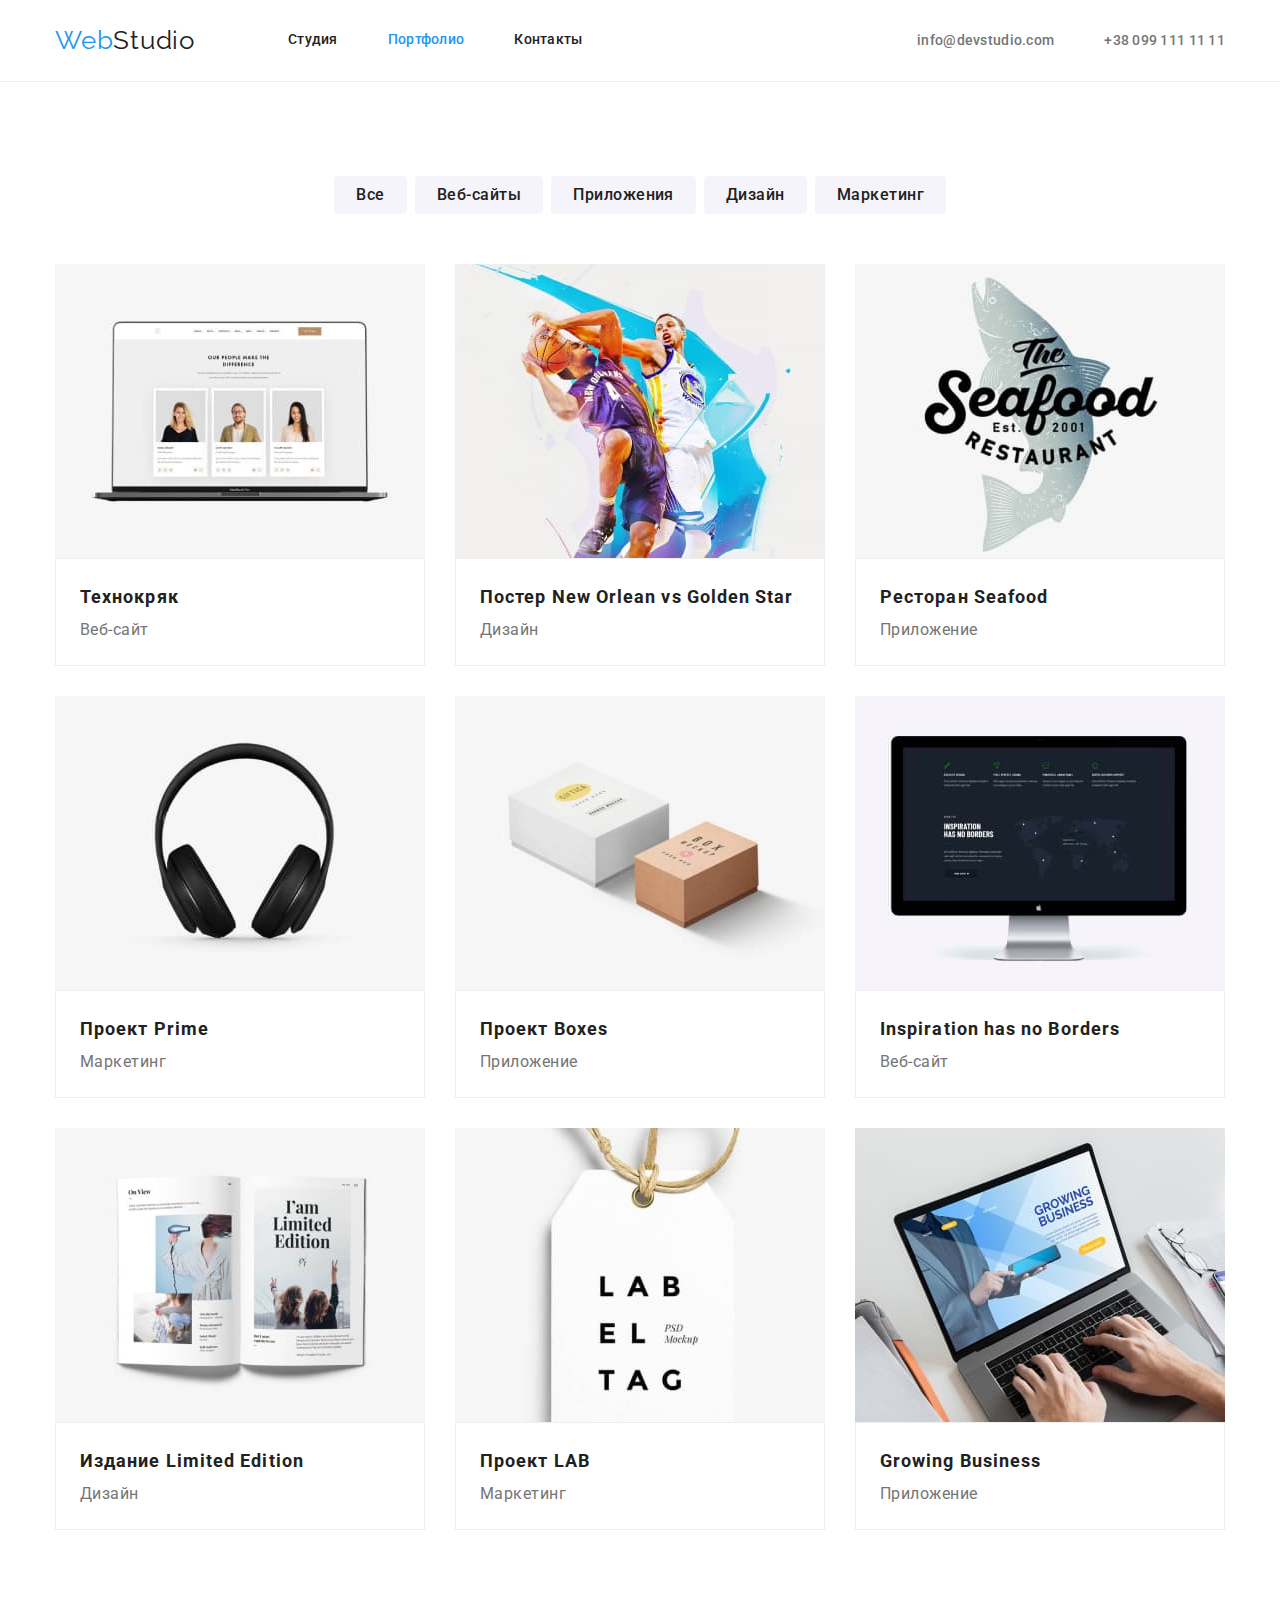
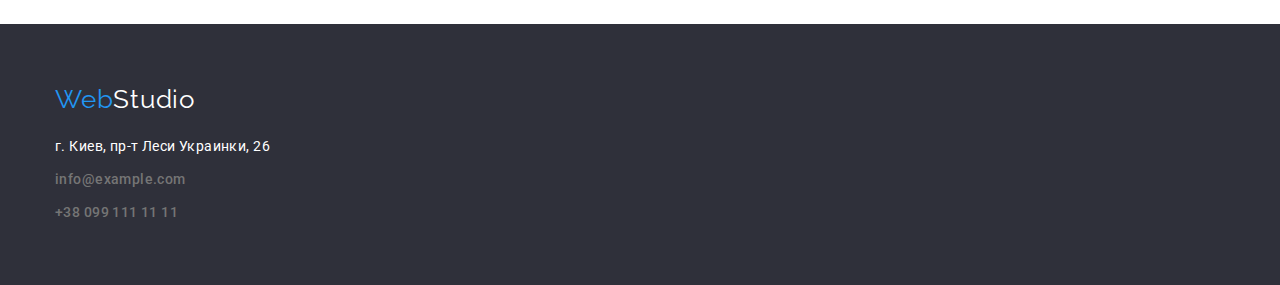
==== commit 350ff537: "Чистит стили и переподключает нормайзер" ====
--- a/portfolio.html
+++ b/portfolio.html
@@ -4,19 +4,28 @@
     <meta charset="UTF-8" />
     <meta http-equiv="X-UA-Compatible" content="IE=edge" />
     <meta name="viewport" content="width=device-width, initial-scale=1.0" />
+
     <link rel="preconnect" href="https://fonts.googleapis.com" />
     <link rel="preconnect" href="https://fonts.gstatic.com" crossorigin />
     <link
       href="https://fonts.googleapis.com/css2?family=Raleway:wght@700&family=Roboto:wght@400;500;700;900&display=swap"
       rel="stylesheet"
     />
+
+    <!-- 
+    !При подключении сыслки нормалайзера из задания к домашке в консоле выдает: Refused to apply
+    !style from 'http://127.0.0.1:5500/node_modules/modern-normalize/modern-normalize.css' because
+    !its MIME type ('text/html') is not a supported stylesheet MIME type, and strict MIME checking is
+    !enabled. во вкладке дитулза "нетверк" - ошибка 404.
+    !Поэтому подключил нормалайзер из видео Саши Репеты... -->
+    <!-- <link rel="stylesheet" href="node_modules/modern-normalize/modern-normalize.css" /> -->
+
+    <!-- Нормалайзер из урока Саши Репеты -->
     <link
       rel="stylesheet"
-      href="https://github.com/sindresorhus/modern-normalize/blob/main/modern-normalize.css"
+      href="https://cdnjs.cloudflare.com/ajax/libs/modern-normalize/1.0.0/modern-normalize.min.css"
     />
 
-    <!-- <link rel="stylesheet" href="https://cdnjs.cloudflare.com/ajax/libs/modern-normalize/1.0.0/modern-normalize.min.css" /> -->
-    <!-- <link rel="stylesheet" href="./css/modern-normalize.css" /> -->
     <link rel="stylesheet" href="./css/styles.css" />
     <title>goit-markup-hw-03 (Домашка 03)</title>
   </head>
@@ -45,7 +54,7 @@
           </nav>
           <ul class="header-contacts">
             <li class="item">
-              <a class="email" href="mailto:info@example.com">info@example.com</a>
+              <a class="email" href="mailto:info@devstudio.com">info@devstudio.com</a>
             </li>
             <li class="item">
               <a class="phone" href="tel:+380991111111">+38 099 111 11 11</a>
--- a/css/styles.css
+++ b/css/styles.css
@@ -23,13 +23,6 @@
     0px 2px 2px rgba(0, 0, 0, 0.12);
 }
 
-/* *,
-::before,
-::after {
-  box-sizing: border-box;
-} */
-
-
 /* Глобальные стили страницы */
 body {
   font-family: var(--primary-font);
@@ -39,8 +32,6 @@
 }
 
 button {
-  font-family: var(--primary-font);
-
   border: none;
 }
 
@@ -283,6 +274,8 @@
   text-transform: uppercase;
 }
 .peculiarities .text {
+  margin-top: 10px;
+
   font-size: 14px;
   line-height: 1.71;
   letter-spacing: 0.03em;
@@ -362,10 +355,6 @@
 }
 
 .wrapper.portfolio-list {
-  /* !удалить */
-  outline: 1px solid green;
-  background-color: lightblue;
-
   flex-wrap: wrap;
   margin-top: -30px;
   margin-left: -30px;
@@ -374,14 +363,12 @@
   flex-basis: calc(100% / 3 - 30px);
   margin-left: 30px;
   margin-top: 30px;
+
   background-color: var(--color-white);
-
-  /* !удалить */
-  outline: 1px solid tomato;
-  background-color: peachpuff;
 }
 .portfolio-list .content {
   padding: 20px 24px;
+  
   border: 1px solid var(--color-cards-portfolio);
 }
 .portfolio-list .title {
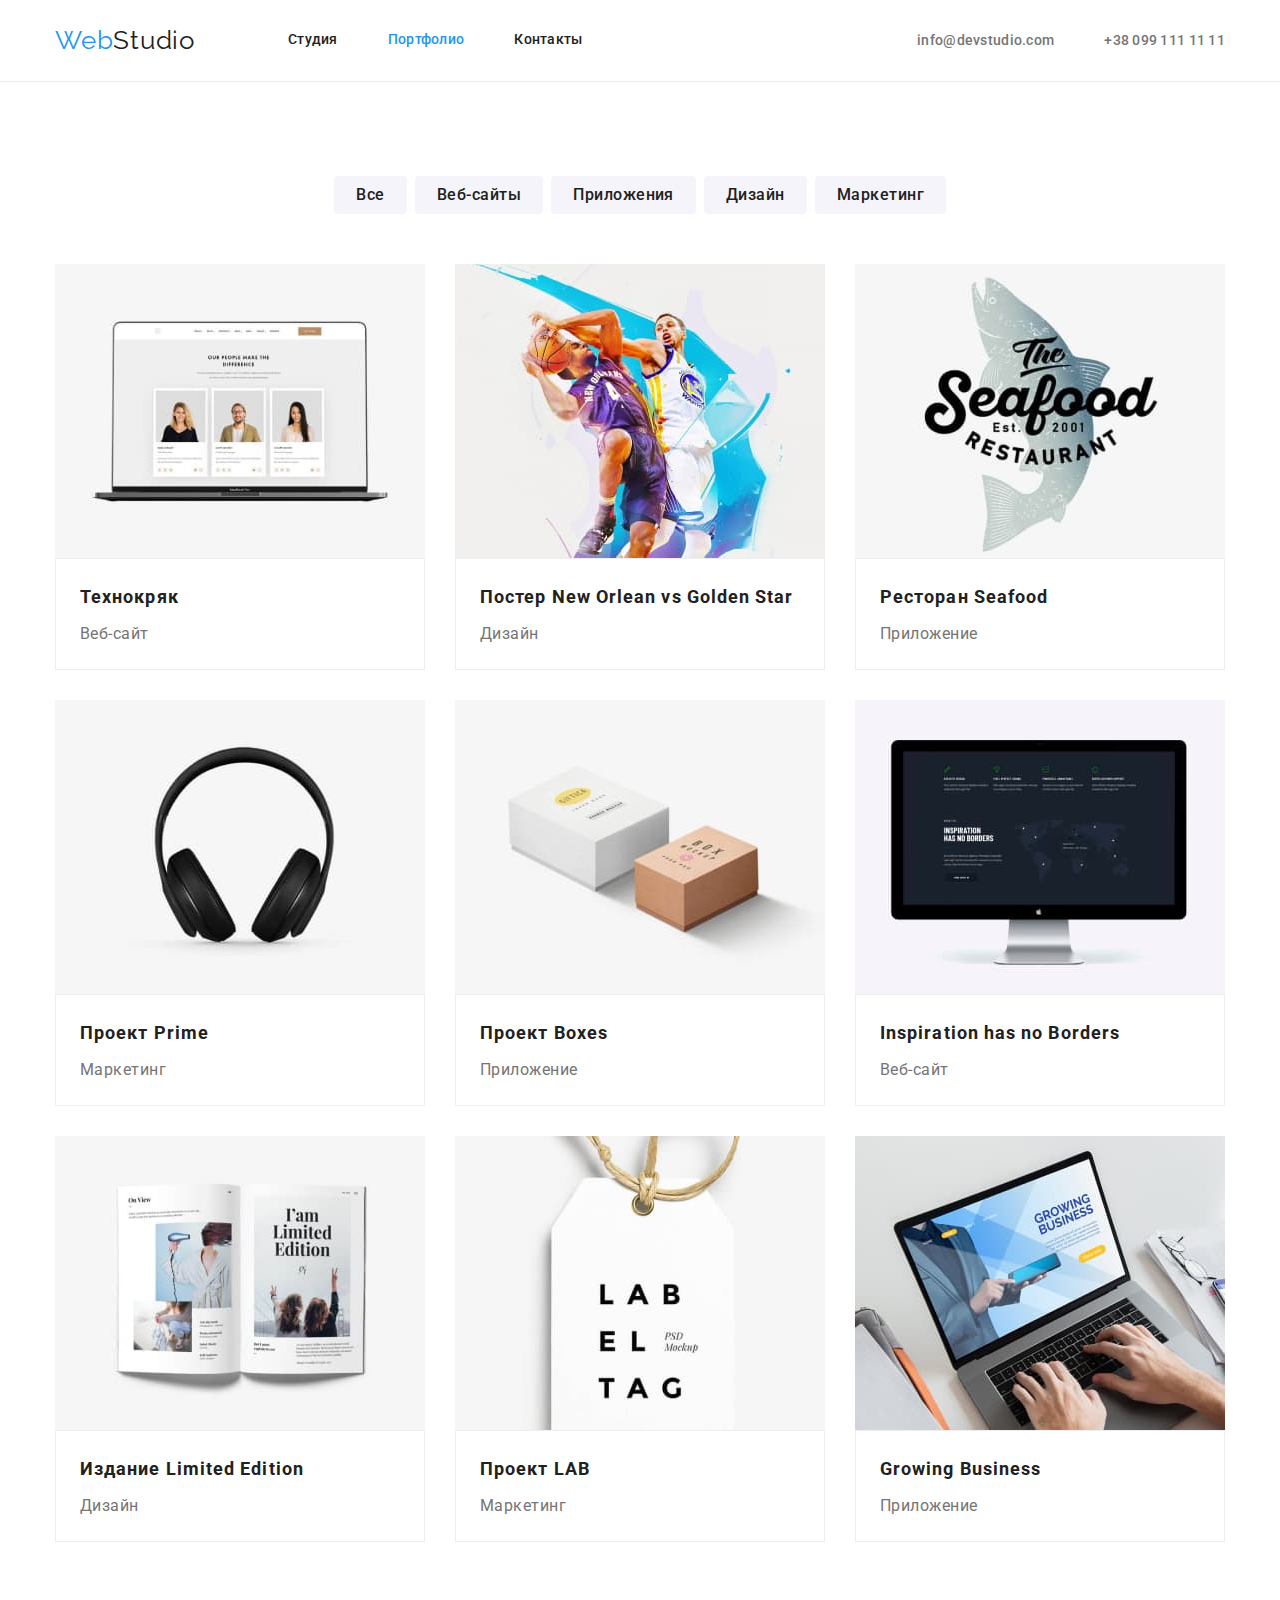
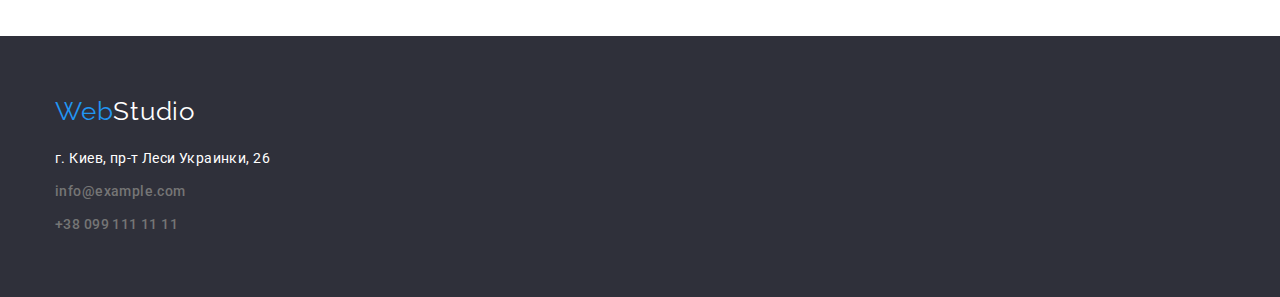
==== commit b84e2257: "Вносит правки по последнему комментарию" ====
--- a/portfolio.html
+++ b/portfolio.html
@@ -18,7 +18,7 @@
     !its MIME type ('text/html') is not a supported stylesheet MIME type, and strict MIME checking is
     !enabled. во вкладке дитулза "нетверк" - ошибка 404.
     !Поэтому подключил нормалайзер из видео Саши Репеты... -->
-    <!-- <link rel="stylesheet" href="node_modules/modern-normalize/modern-normalize.css" /> -->
+    <!-- <link rel="stylesheet" href="https://github.com/sindresorhus/modern-normalize/blob/main/modern-normalize.css" /> -->
 
     <!-- Нормалайзер из урока Саши Репеты -->
     <link
@@ -67,11 +67,11 @@
     <!-- Основной контент -->
     <main class="main">
       <!-- Портфолио -->
-      <section class="portfolio">
+      <section class="section portfolio">
         <!-- Контейнер для контента -->
         <div class="container">
           <!-- Cкрытый заголовок -->
-          <h1 class="title title-hidden">Портфолио</h1>
+          <h1 class="title visually-hidden">Портфолио</h1>
           <!-- Блок кнопок-фильтров -->
           <ul class="buttons-list wrapper">
             <li class="item"><button class="button" type="button">Все</button></li>
@@ -82,120 +82,138 @@
           </ul>
           <ul class="portfolio-list wrapper">
             <li class="item">
-              <img
-                class="image"
-                width="370"
-                src="./img/portfolio/pfolio-img-1.jpg"
-                alt="Технокряк. Веб-сайт"
-              />
-              <div class="content">
-                <h2 class="title">Технокряк</h2>
-                <p class="description">Веб-сайт</p>
-              </div>
-            </li>
-
-            <li class="item">
-              <img
-                class="image"
-                width="370"
-                src="./img/portfolio/pfolio-img-2.jpg"
-                alt="Постер New Orlean vs Golden Star. Дизайн"
-              />
-              <div class="content">
-                <h2 class="title">Постер New Orlean vs Golden Star</h2>
-                <p class="description">Дизайн</p>
-              </div>
-            </li>
-
-            <li class="item">
-              <img
-                class="image"
-                width="370"
-                src="./img/portfolio/pfolio-img-3.jpg"
-                alt="Ресторан Seafood. Приложение"
-              />
-              <div class="content">
-                <h2 class="title">Ресторан Seafood</h2>
-                <p class="description">Приложение</p>
-              </div>
-            </li>
-
-            <li class="item">
-              <img
-                class="image"
-                width="370"
-                src="./img/portfolio/pfolio-img-4.jpg"
-                alt="Проект Prime. Маркетинг"
-              />
-              <div class="content">
-                <h2 class="title">Проект Prime</h2>
-                <p class="description">Маркетинг</p>
-              </div>
-            </li>
-
-            <li class="item">
-              <img
-                class="image"
-                width="370"
-                src="./img/portfolio/pfolio-img-5.jpg"
-                alt="Проект Boxes. Приложение"
-              />
-              <div class="content">
-                <h2 class="title">Проект Boxes</h2>
-                <p class="description">Приложение</p>
-              </div>
-            </li>
-
-            <li class="item">
-              <img
-                class="image"
-                width="370"
-                src="./img/portfolio/pfolio-img-6.jpg"
-                alt="Inspiration has no Borders. Веб-сайт"
-              />
-              <div class="content">
-                <h2 class="title">Inspiration has no Borders</h2>
-                <p class="description">Веб-сайт</p>
-              </div>
-            </li>
-
-            <li class="item">
-              <img
-                class="image"
-                width="370"
-                src="./img/portfolio/pfolio-img-7.jpg"
-                alt="Издание Limited Edition. Дизайн"
-              />
-              <div class="content">
-                <h2 class="title">Издание Limited Edition</h2>
-                <p class="description">Дизайн</p>
-              </div>
-            </li>
-
-            <li class="item">
-              <img
-                class="image"
-                width="370"
-                src="./img/portfolio/pfolio-img-8.jpg"
-                alt="Проект LAB. Маркетинг"
-              />
-              <div class="content">
-                <h2 class="title">Проект LAB</h2>
-                <p class="description">Маркетинг</p>
-              </div>
-            </li>
-
-            <li class="item">
-              <img
-                class="image"
-                width="370"
-                src="./img/portfolio/pfolio-img-9.jpg"
-                alt="Growing Business. Приложение"
-              />
-              <div class="content">
-                <h2 class="title">Growing Business</h2>
-                <p class="description">Приложение</p>
-              </div>
+              <a href="" class="link">
+                <img
+                  class="image"
+                  width="370"
+                  src="./img/portfolio/pfolio-img-1.jpg"
+                  alt="Технокряк. Веб-сайт"
+                />
+                <div class="content">
+                  <h2 class="card-title">Технокряк</h2>
+                  <p class="card-description">Веб-сайт</p>
+                </div>
+              </a>
+            </li>
+
+            <li class="item">
+              <a href="" class="link">
+                <img
+                  class="image"
+                  width="370"
+                  src="./img/portfolio/pfolio-img-2.jpg"
+                  alt="Постер New Orlean vs Golden Star. Дизайн"
+                />
+                <div class="content">
+                  <h2 class="card-title">Постер New Orlean vs Golden Star</h2>
+                  <p class="card-description">Дизайн</p>
+                </div>
+              </a>
+            </li>
+
+            <li class="item">
+              <a href="" class="link">
+                <img
+                  class="image"
+                  width="370"
+                  src="./img/portfolio/pfolio-img-3.jpg"
+                  alt="Ресторан Seafood. Приложение"
+                />
+                <div class="content">
+                  <h2 class="card-title">Ресторан Seafood</h2>
+                  <p class="card-description">Приложение</p>
+                </div>
+              </a>
+            </li>
+
+            <li class="item">
+              <a href="" class="link">
+                <img
+                  class="image"
+                  width="370"
+                  src="./img/portfolio/pfolio-img-4.jpg"
+                  alt="Проект Prime. Маркетинг"
+                />
+                <div class="content">
+                  <h2 class="card-title">Проект Prime</h2>
+                  <p class="card-description">Маркетинг</p>
+                </div>
+              </a>
+            </li>
+
+            <li class="item">
+              <a href="" class="link">
+                <img
+                  class="image"
+                  width="370"
+                  src="./img/portfolio/pfolio-img-5.jpg"
+                  alt="Проект Boxes. Приложение"
+                />
+                <div class="content">
+                  <h2 class="card-title">Проект Boxes</h2>
+                  <p class="card-description">Приложение</p>
+                </div>
+              </a>
+            </li>
+
+            <li class="item">
+              <a href="" class="link">
+                <img
+                  class="image"
+                  width="370"
+                  src="./img/portfolio/pfolio-img-6.jpg"
+                  alt="Inspiration has no Borders. Веб-сайт"
+                />
+                <div class="content">
+                  <h2 class="card-title">Inspiration has no Borders</h2>
+                  <p class="card-description">Веб-сайт</p>
+                </div>
+              </a>
+            </li>
+
+            <li class="item">
+              <a href="" class="link">
+                <img
+                  class="image"
+                  width="370"
+                  src="./img/portfolio/pfolio-img-7.jpg"
+                  alt="Издание Limited Edition. Дизайн"
+                />
+                <div class="content">
+                  <h2 class="card-title">Издание Limited Edition</h2>
+                  <p class="card-description">Дизайн</p>
+                </div>
+              </a>
+            </li>
+
+            <li class="item">
+              <a href="" class="link">
+                <img
+                  class="image"
+                  width="370"
+                  src="./img/portfolio/pfolio-img-8.jpg"
+                  alt="Проект LAB. Маркетинг"
+                />
+                <div class="content">
+                  <h2 class="card-title">Проект LAB</h2>
+                  <p class="card-description">Маркетинг</p>
+                </div>
+              </a>
+            </li>
+
+            <li class="item">
+              <a href="" class="link">
+                <img
+                  class="image"
+                  width="370"
+                  src="./img/portfolio/pfolio-img-9.jpg"
+                  alt="Growing Business. Приложение"
+                />
+                <div class="content">
+                  <h2 class="card-title">Growing Business</h2>
+                  <p class="card-description">Приложение</p>
+                </div>
+              </a>
             </li>
           </ul>
         </div>
@@ -210,14 +228,14 @@
           ><span class="logo-blue">Web</span>Studio</a
         >
         <address class="address">
-          <ul class="contacts list">
-            <li>
+          <ul class="contacts">
+            <li class="contacts-item">
               <p class="location">г. Киев, пр-т Леси Украинки, 26</p>
             </li>
-            <li>
+            <li class="contacts-item">
               <a class="link email" href="mailto:info@example.com">info@example.com</a>
             </li>
-            <li>
+            <li class="contacts-item">
               <a class="link phone" href="tel:+380991111111">+38 099 111 11 11</a>
             </li>
           </ul>
--- a/css/styles.css
+++ b/css/styles.css
@@ -35,11 +35,12 @@
   border: none;
 }
 
-/* Обнуляет подчеркивание ссылок */
 p {
   margin: 0;
   padding: 0;
 }
+
+/* Обнуляет подчеркивание ссылок */
 a {
   text-decoration: none;
   margin: 0;
@@ -70,7 +71,19 @@
   height: auto;
 }
 
-section {
+/* Стиль для скрытых заголовков */
+.visually-hidden {
+  position: absolute;
+  width: 1px;
+  height: 1px;
+  margin: -1px;
+  padding: 0;
+  overflow: hidden;
+  border: 0;
+  clip: rect(0 0 0 0);
+}
+
+.section {
   padding-top: 94px;
   padding-bottom: 94px;
 }
@@ -154,7 +167,7 @@
   font-weight: 500;
 }
 .header .item:not(:last-child) {
-  padding-right: 50px;
+  margin-right: 50px;
 }
 
 /* *Стили для линков меню */
@@ -193,18 +206,13 @@
 
 /* *Стили для заголовков */
 .title {
+  margin-bottom: 50px;
+
   font-weight: 700;
   font-size: 36px;
   line-height: 1.17;
   text-align: center;
   letter-spacing: 0.03em;
-}
-
-/* Стили для скрытых заголовков
-(не изучали. Возможно не так, потом переделаю...) */
-.title-hidden {
-  display: none;
-  font-size: var(--fsize-title);
 }
 
 /* *Стили для Героя */
@@ -266,6 +274,8 @@
   margin-right: 30px;
 }
 .peculiarities .title {
+  margin-bottom: 10px;
+
   font-weight: 700;
   font-size: 14px;
   line-height: 1.14;
@@ -274,8 +284,6 @@
   text-transform: uppercase;
 }
 .peculiarities .text {
-  margin-top: 10px;
-
   font-size: 14px;
   line-height: 1.71;
   letter-spacing: 0.03em;
@@ -285,9 +293,7 @@
 
 /* Стили для "Чем мы занимаемся"
  */
-.specialization .title {
-  margin-bottom: 50px;
-}
+
 .specialization .wrapper {
   justify-content: space-between;
   align-items: center;
@@ -301,12 +307,9 @@
 .our-team {
   background-color: var(--color-third);
 }
-.our-team .title {
-  margin-bottom: 50px;
-}
 
 .our-team .wrapper {
-  justify-content: space-between;
+  justify-content: center;
   align-items: center;
 }
 
@@ -319,7 +322,13 @@
     0px 2px 1px rgba(0, 0, 0, 0.2);
   border-radius: 0px 0px 4px 4px;
 }
-.our-team .image {
+
+.our-team .item:not(:last-child) {
+  margin-right: 30px;
+}
+
+.our-team-content {
+  margin-top: 30px;
   margin-bottom: 30px;
 }
 .our-team .name {
@@ -332,8 +341,6 @@
   letter-spacing: 0.03em;
 }
 .our-team .profession {
-  margin-bottom: 30px;
-
   font-size: 16px;
   line-height: 1.19;
   text-align: center;
@@ -366,19 +373,27 @@
 
   background-color: var(--color-white);
 }
+.portfolio-list .link {
+  display: block;
+  text-decoration: none;
+}
 .portfolio-list .content {
   padding: 20px 24px;
-  
+
   border: 1px solid var(--color-cards-portfolio);
 }
-.portfolio-list .title {
+.card-title {
+  margin-bottom: 4px;
+
   font-weight: 700;
   font-size: 18px;
   line-height: 2;
   text-align: left;
   letter-spacing: 0.06em;
-}
-.portfolio-list .description {
+
+  color: var(--color-primary);
+}
+.card-description {
   font-size: 16px;
   line-height: 1.88;
   letter-spacing: 0.03em;
@@ -406,7 +421,7 @@
 
   color: var(--color-white);
 }
-.address .contacts > li:not(:last-child) {
+.contacts-item:not(:last-child) {
   margin-bottom: 9px;
 }
 .address .link {
